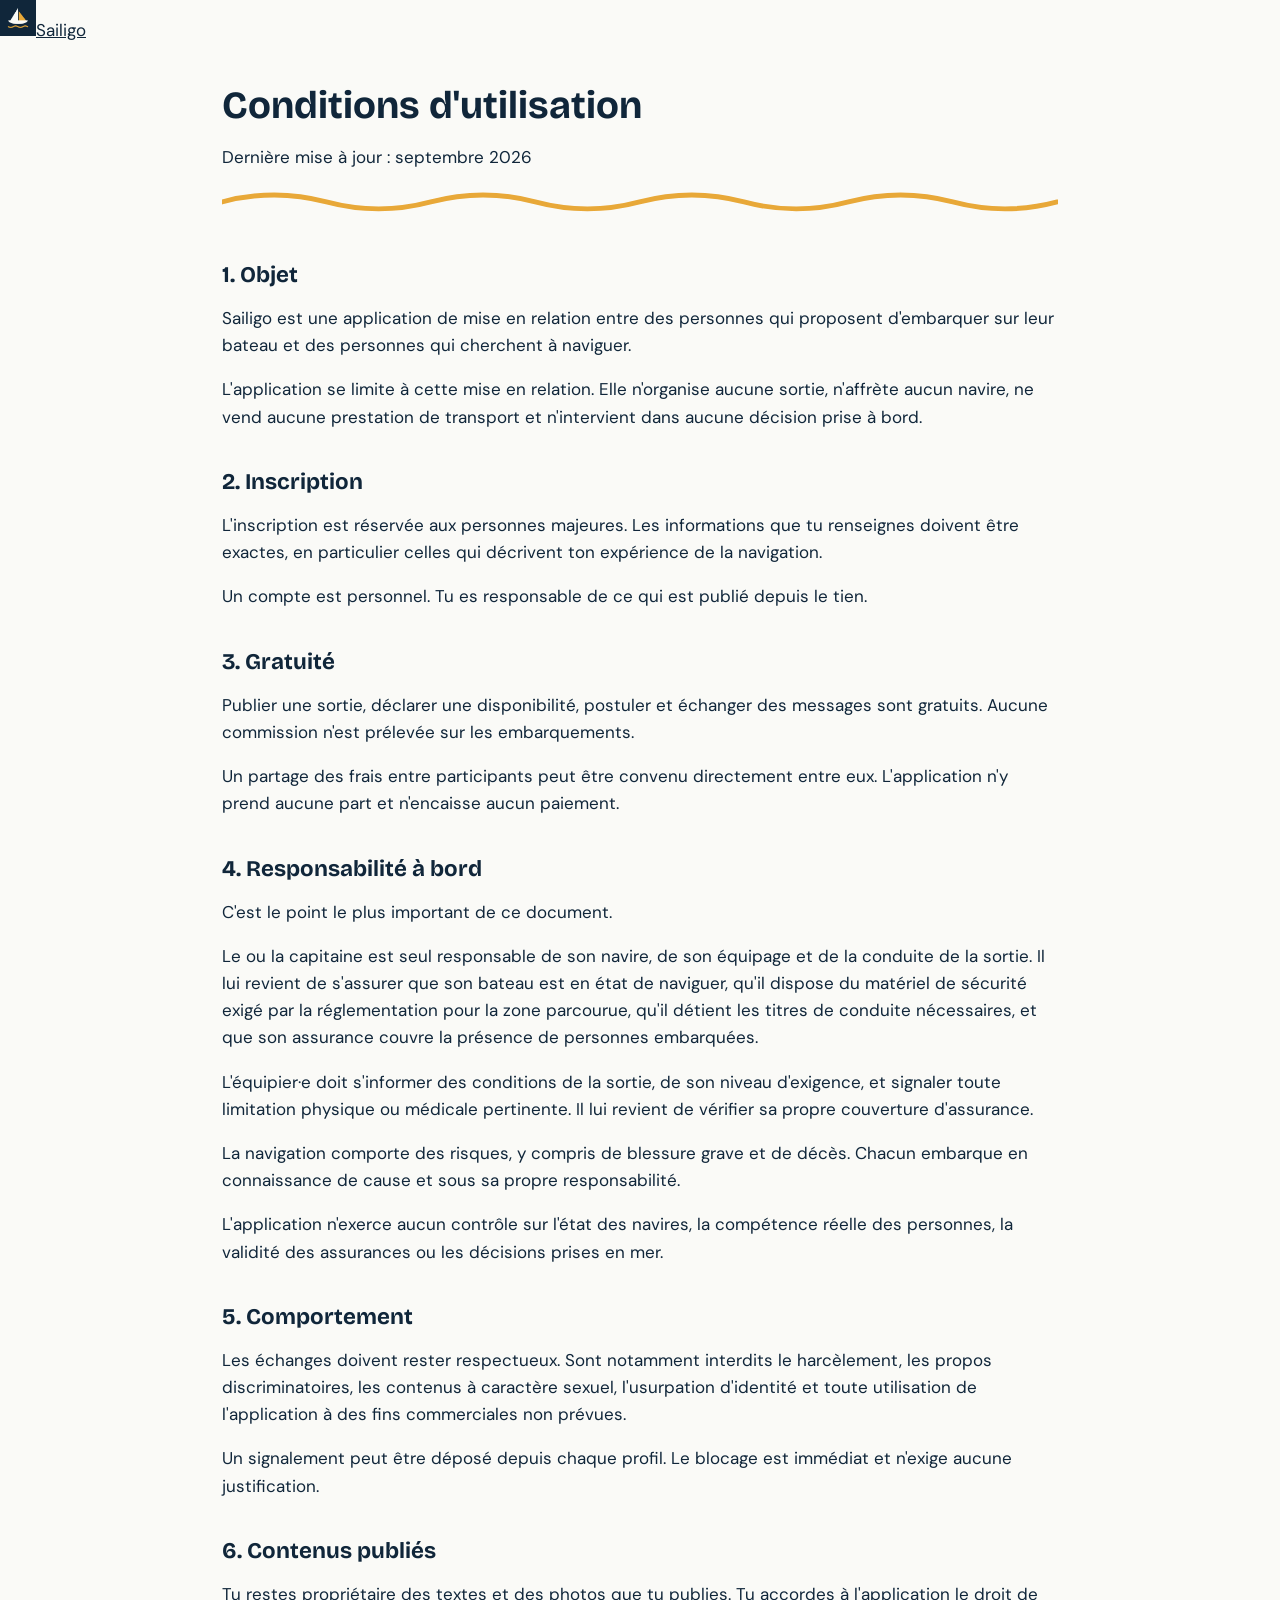
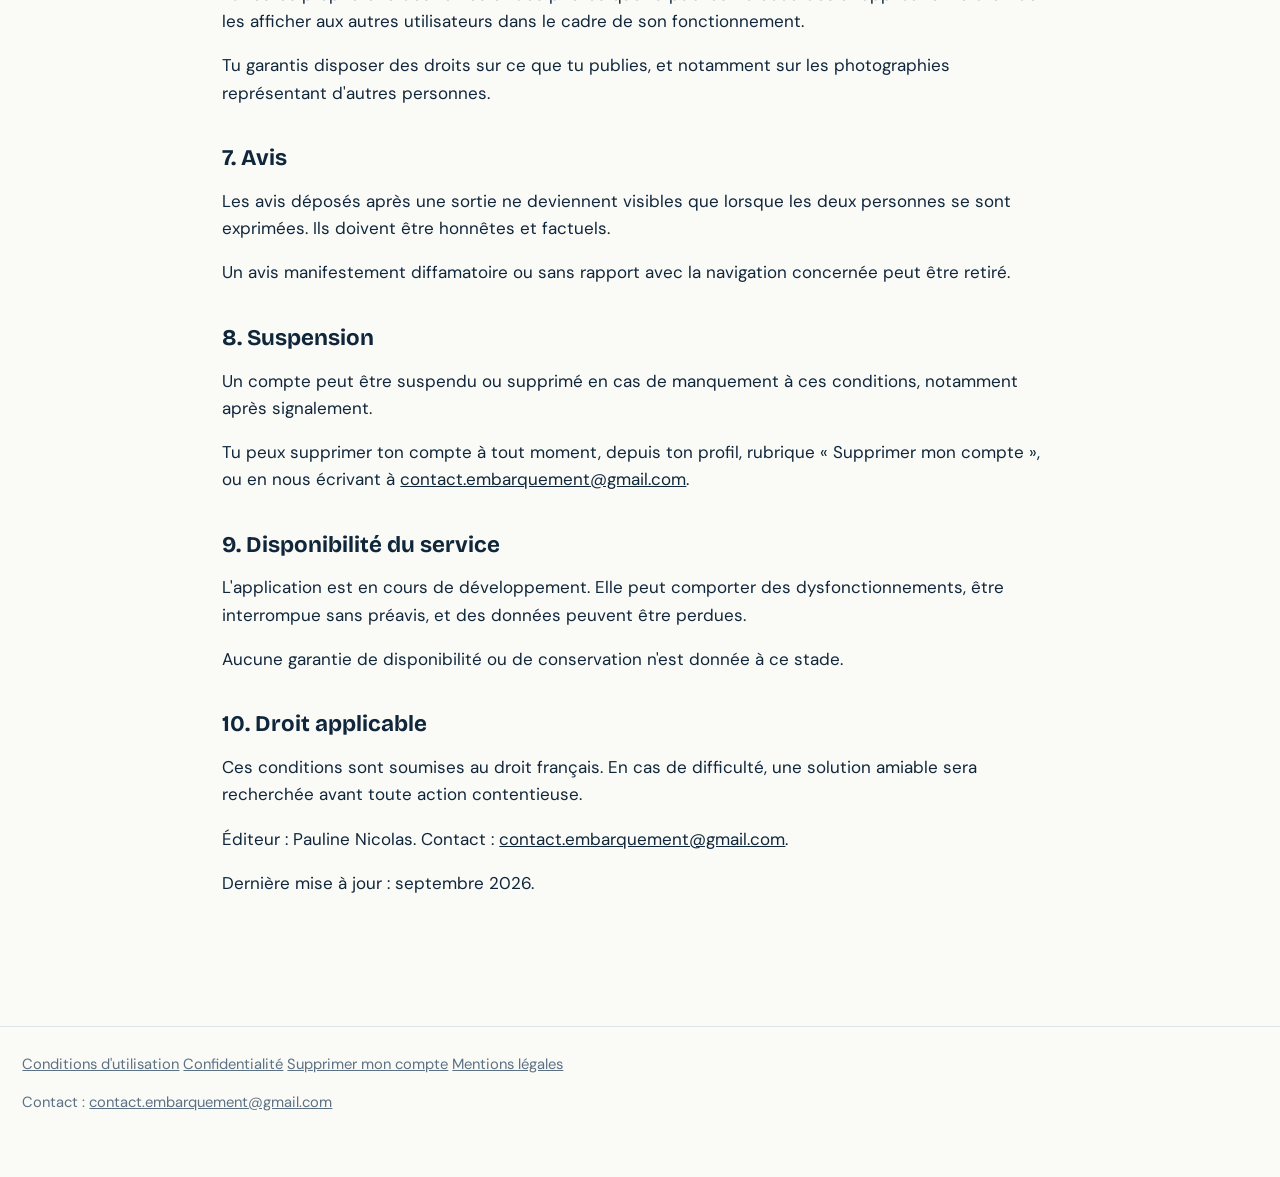
==== conditions.html @ 261eb2f2 "Site sailigo" ====
<!DOCTYPE html>
<html lang="fr">
<head>
<meta charset="utf-8">
<meta name="viewport" content="width=device-width, initial-scale=1">
<title>Conditions d&#x27;utilisation — Sailigo</title>
<meta name="description" content="Conditions d&#x27;utilisation de l&#x27;application Sailigo.">
<link rel="icon" href="favicon.png">
<link rel="preconnect" href="https://fonts.googleapis.com">
<link rel="preconnect" href="https://fonts.gstatic.com" crossorigin>
<link href="https://fonts.googleapis.com/css2?family=Bricolage+Grotesque:opsz,wght@12..96,600;12..96,700&family=DM+Sans:ital,wght@0,400;0,500;0,600;1,400&display=swap" rel="stylesheet">
<link rel="stylesheet" href="style.css">
</head>
<body>
<header class="barre">
  <a class="marque" href="index.html"><img src="icon.png" alt="" width="36" height="36"><span>Sailigo</span></a>
</header>

<main class="document">
  <h1>Conditions d&#x27;utilisation</h1>
  <p class="maj">Dernière mise à jour : septembre 2026</p>
  <svg class="vague vague-titre" viewBox="0 0 1200 40" preserveAspectRatio="none" aria-hidden="true">
  <path d="M0 20 Q 75 0 150 20 T 300 20 T 450 20 T 600 20 T 750 20 T 900 20 T 1050 20 T 1200 20"
        fill="none" stroke="#E8A838" stroke-width="7" stroke-linecap="round"/>
</svg>
<section><h2>1. Objet</h2>
<p>Sailigo est une application de mise en relation entre des personnes qui proposent d&#x27;embarquer sur leur bateau et des personnes qui cherchent à naviguer.</p>
<p>L&#x27;application se limite à cette mise en relation. Elle n&#x27;organise aucune sortie, n&#x27;affrète aucun navire, ne vend aucune prestation de transport et n&#x27;intervient dans aucune décision prise à bord.</p></section>
<section><h2>2. Inscription</h2>
<p>L&#x27;inscription est réservée aux personnes majeures. Les informations que tu renseignes doivent être exactes, en particulier celles qui décrivent ton expérience de la navigation.</p>
<p>Un compte est personnel. Tu es responsable de ce qui est publié depuis le tien.</p></section>
<section><h2>3. Gratuité</h2>
<p>Publier une sortie, déclarer une disponibilité, postuler et échanger des messages sont gratuits. Aucune commission n&#x27;est prélevée sur les embarquements.</p>
<p>Un partage des frais entre participants peut être convenu directement entre eux. L&#x27;application n&#x27;y prend aucune part et n&#x27;encaisse aucun paiement.</p></section>
<section><h2>4. Responsabilité à bord</h2>
<p>C&#x27;est le point le plus important de ce document.</p>
<p>Le ou la capitaine est seul responsable de son navire, de son équipage et de la conduite de la sortie. Il lui revient de s&#x27;assurer que son bateau est en état de naviguer, qu&#x27;il dispose du matériel de sécurité exigé par la réglementation pour la zone parcourue, qu&#x27;il détient les titres de conduite nécessaires, et que son assurance couvre la présence de personnes embarquées.</p>
<p>L&#x27;équipier·e doit s&#x27;informer des conditions de la sortie, de son niveau d&#x27;exigence, et signaler toute limitation physique ou médicale pertinente. Il lui revient de vérifier sa propre couverture d&#x27;assurance.</p>
<p>La navigation comporte des risques, y compris de blessure grave et de décès. Chacun embarque en connaissance de cause et sous sa propre responsabilité.</p>
<p>L&#x27;application n&#x27;exerce aucun contrôle sur l&#x27;état des navires, la compétence réelle des personnes, la validité des assurances ou les décisions prises en mer.</p></section>
<section><h2>5. Comportement</h2>
<p>Les échanges doivent rester respectueux. Sont notamment interdits le harcèlement, les propos discriminatoires, les contenus à caractère sexuel, l&#x27;usurpation d&#x27;identité et toute utilisation de l&#x27;application à des fins commerciales non prévues.</p>
<p>Un signalement peut être déposé depuis chaque profil. Le blocage est immédiat et n&#x27;exige aucune justification.</p></section>
<section><h2>6. Contenus publiés</h2>
<p>Tu restes propriétaire des textes et des photos que tu publies. Tu accordes à l&#x27;application le droit de les afficher aux autres utilisateurs dans le cadre de son fonctionnement.</p>
<p>Tu garantis disposer des droits sur ce que tu publies, et notamment sur les photographies représentant d&#x27;autres personnes.</p></section>
<section><h2>7. Avis</h2>
<p>Les avis déposés après une sortie ne deviennent visibles que lorsque les deux personnes se sont exprimées. Ils doivent être honnêtes et factuels.</p>
<p>Un avis manifestement diffamatoire ou sans rapport avec la navigation concernée peut être retiré.</p></section>
<section><h2>8. Suspension</h2>
<p>Un compte peut être suspendu ou supprimé en cas de manquement à ces conditions, notamment après signalement.</p>
<p>Tu peux supprimer ton compte à tout moment, depuis ton profil, rubrique « Supprimer mon compte », ou en nous écrivant à <a href="mailto:contact.embarquement@gmail.com">contact.embarquement@gmail.com</a>.</p></section>
<section><h2>9. Disponibilité du service</h2>
<p>L&#x27;application est en cours de développement. Elle peut comporter des dysfonctionnements, être interrompue sans préavis, et des données peuvent être perdues.</p>
<p>Aucune garantie de disponibilité ou de conservation n&#x27;est donnée à ce stade.</p></section>
<section><h2>10. Droit applicable</h2>
<p>Ces conditions sont soumises au droit français. En cas de difficulté, une solution amiable sera recherchée avant toute action contentieuse.</p>
<p>Éditeur : Pauline Nicolas. Contact : <a href="mailto:contact.embarquement@gmail.com">contact.embarquement@gmail.com</a>.</p>
<p>Dernière mise à jour : septembre 2026.</p></section>
</main>
<footer class="pied">
  <nav aria-label="Informations légales">
    <a href="conditions.html">Conditions d'utilisation</a>
    <a href="confidentialite.html">Confidentialité</a>
    <a href="suppression-compte.html">Supprimer mon compte</a>
    <a href="mentions-legales.html">Mentions légales</a>
  </nav>
  <p>Contact : <a href="mailto:contact.embarquement@gmail.com">contact.embarquement@gmail.com</a></p>
</footer>
</body>
</html>
---- style.css ----
/* Sailigo — feuille de style commune aux cinq pages.
   Mêmes couleurs et mêmes polices que l'application. */

:root {
  --encre: #10263A;
  --encre-douce: #5C7183;
  --fond: #FAFAF7;
  --surface: #FFFFFF;
  --bordure: #DEE4E8;
  --ambre: #E8A838;
}

* { box-sizing: border-box; }

body {
  margin: 0;
  background: var(--fond);
  color: var(--encre);
  font-family: 'DM Sans', system-ui, -apple-system, sans-serif;
  font-size: 17px;
  line-height: 1.6;
}

h1, h2, h3 { font-family: 'Bricolage Grotesque', system-ui, sans-serif; line-height: 1.15; }
h1 { font-size: 2.4rem; margin: 0 0 .6rem; }
h2 { font-size: 1.4rem; margin: 2.4rem 0 .6rem; }
h3 { font-size: 1.1rem; margin: 1.6rem 0 .4rem; }

a { color: var(--encre); }

.bandeau {
  background: var(--encre);
  padding: 1rem 1.4rem;
}
.bandeau .dedans {
  max-width: 880px;
  margin: 0 auto;
  display: flex;
  align-items: center;
  gap: .8rem;
}
.bandeau img { width: 38px; height: 38px; border-radius: 10px; }
.bandeau span {
  font-family: 'Bricolage Grotesque', sans-serif;
  font-weight: 700;
  font-size: 1.3rem;
  color: var(--surface);
}
.bandeau a { color: var(--surface); text-decoration: none; display: flex; align-items: center; gap: .8rem; }

main { max-width: 880px; margin: 0 auto; padding: 2.4rem 1.4rem 4rem; }

.chapeau { font-size: 1.15rem; color: var(--encre-douce); margin-bottom: 2rem; }

.carte {
  background: var(--surface);
  border: 1px solid var(--bordure);
  border-radius: 14px;
  padding: 1.2rem 1.4rem;
  margin: 1rem 0;
}

.atouts { display: grid; gap: 1rem; grid-template-columns: repeat(auto-fit, minmax(240px, 1fr)); margin: 2rem 0; }
.atouts h3 { margin-top: 0; }
.atouts p { margin: 0; color: var(--encre-douce); font-size: .97rem; }

.bouton {
  display: inline-block;
  background: var(--encre);
  color: var(--surface);
  text-decoration: none;
  font-weight: 600;
  padding: .85rem 1.5rem;
  border-radius: 12px;
  margin: .4rem .6rem .4rem 0;
}
.bouton.clair { background: var(--surface); color: var(--encre); border: 1px solid var(--bordure); }

.etiquette {
  display: inline-block;
  background: var(--ambre);
  color: var(--encre);
  font-weight: 700;
  font-size: .78rem;
  letter-spacing: .06em;
  text-transform: uppercase;
  padding: .2rem .6rem;
  border-radius: 5px;
}

ol.etapes { padding-left: 1.2rem; }
ol.etapes li { margin-bottom: .6rem; }

footer {
  border-top: 1px solid var(--bordure);
  margin-top: 3rem;
  padding: 1.6rem 1.4rem 3rem;
  color: var(--encre-douce);
  font-size: .92rem;
}
footer .dedans { max-width: 880px; margin: 0 auto; display: flex; flex-wrap: wrap; gap: .4rem 1.2rem; }
footer a { color: var(--encre-douce); }
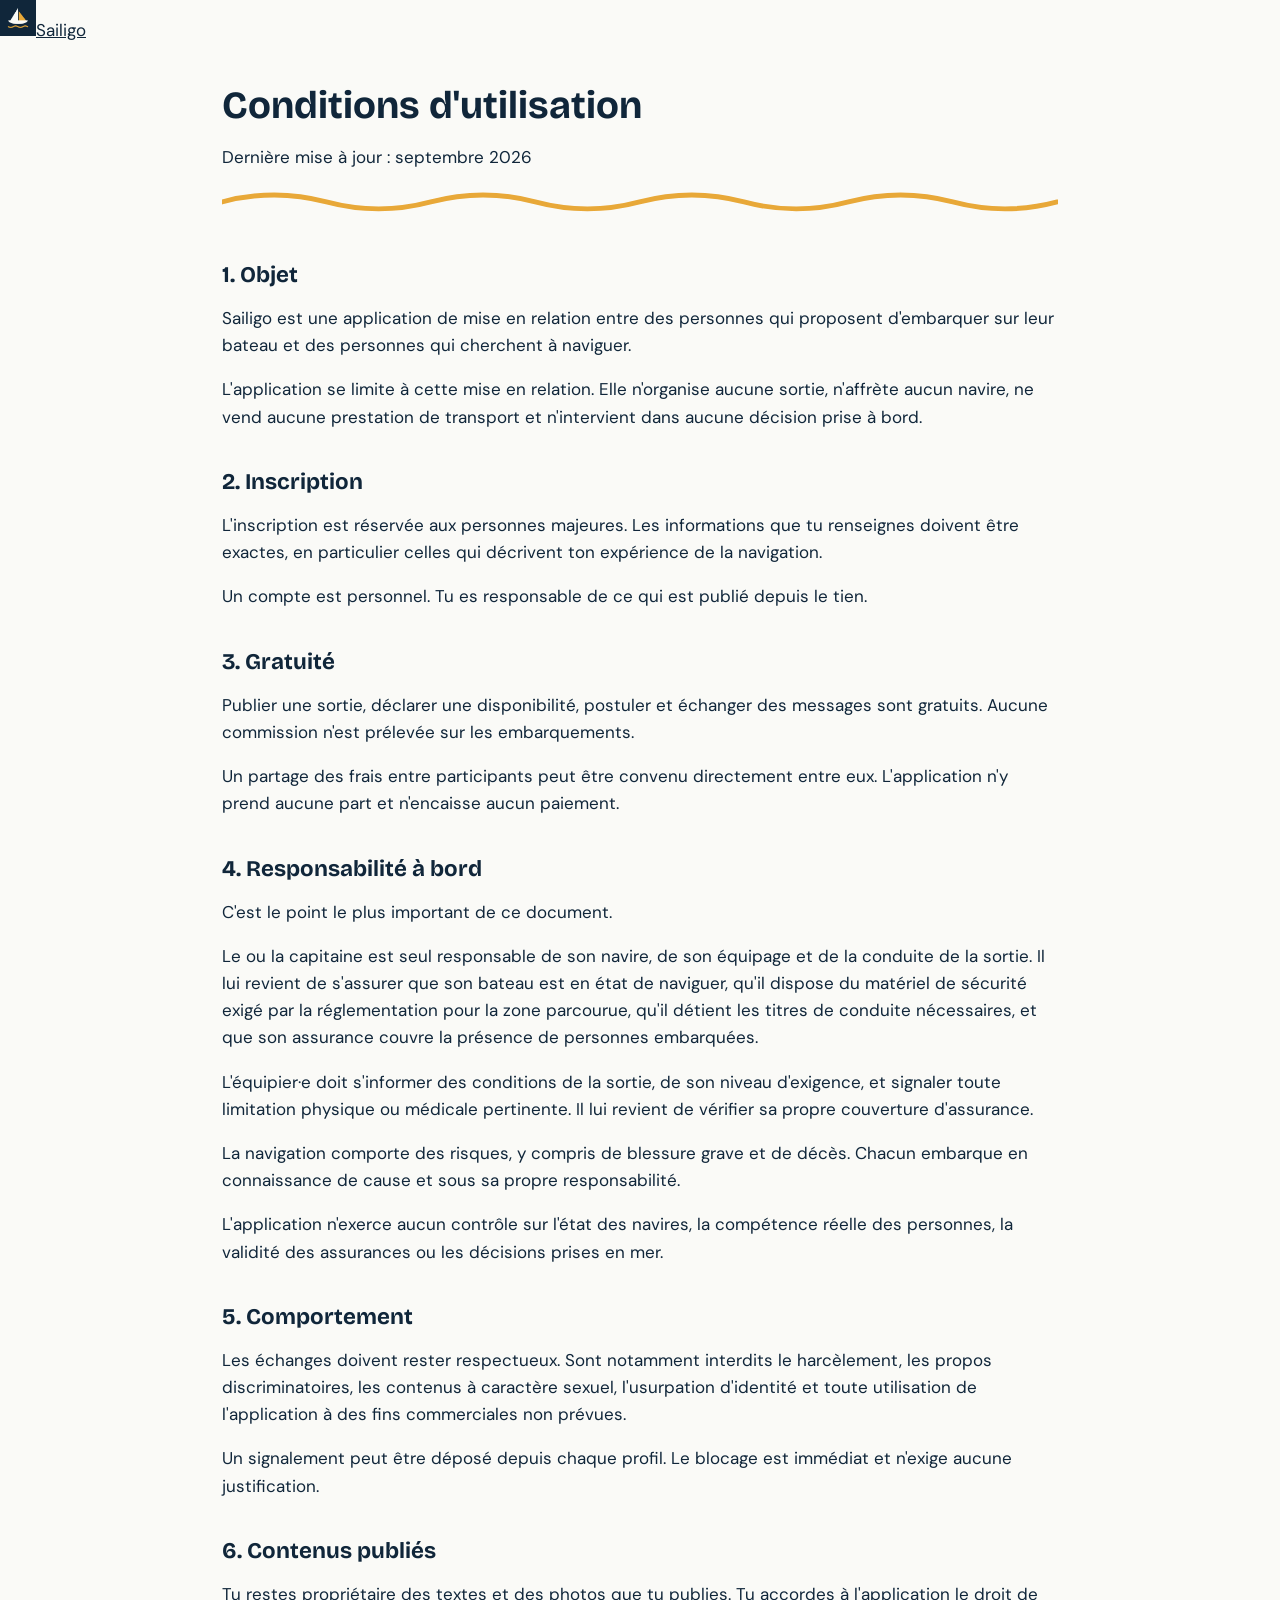
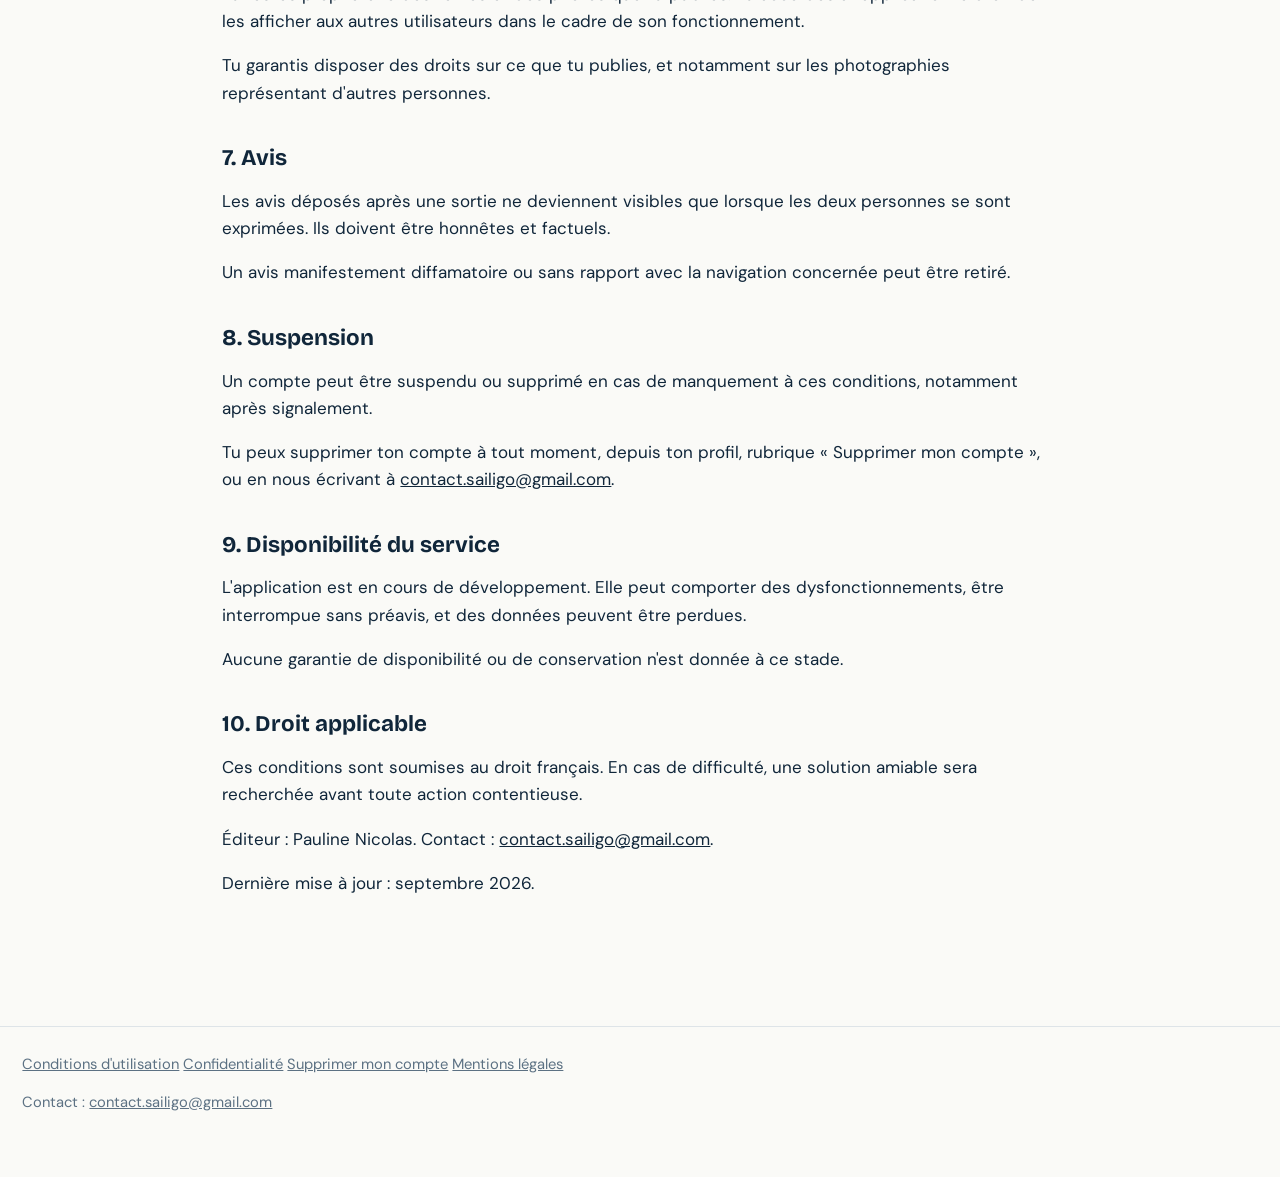
==== commit 727ecb2f: "Nouvelle adresse mail" ====
--- a/conditions.html
+++ b/conditions.html
@@ -49,13 +49,13 @@
 <p>Un avis manifestement diffamatoire ou sans rapport avec la navigation concernée peut être retiré.</p></section>
 <section><h2>8. Suspension</h2>
 <p>Un compte peut être suspendu ou supprimé en cas de manquement à ces conditions, notamment après signalement.</p>
-<p>Tu peux supprimer ton compte à tout moment, depuis ton profil, rubrique « Supprimer mon compte », ou en nous écrivant à <a href="mailto:contact.embarquement@gmail.com">contact.embarquement@gmail.com</a>.</p></section>
+<p>Tu peux supprimer ton compte à tout moment, depuis ton profil, rubrique « Supprimer mon compte », ou en nous écrivant à <a href="mailto:contact.sailigo@gmail.com">contact.sailigo@gmail.com</a>.</p></section>
 <section><h2>9. Disponibilité du service</h2>
 <p>L&#x27;application est en cours de développement. Elle peut comporter des dysfonctionnements, être interrompue sans préavis, et des données peuvent être perdues.</p>
 <p>Aucune garantie de disponibilité ou de conservation n&#x27;est donnée à ce stade.</p></section>
 <section><h2>10. Droit applicable</h2>
 <p>Ces conditions sont soumises au droit français. En cas de difficulté, une solution amiable sera recherchée avant toute action contentieuse.</p>
-<p>Éditeur : Pauline Nicolas. Contact : <a href="mailto:contact.embarquement@gmail.com">contact.embarquement@gmail.com</a>.</p>
+<p>Éditeur : Pauline Nicolas. Contact : <a href="mailto:contact.sailigo@gmail.com">contact.sailigo@gmail.com</a>.</p>
 <p>Dernière mise à jour : septembre 2026.</p></section>
 </main>
 <footer class="pied">
@@ -65,7 +65,7 @@
     <a href="suppression-compte.html">Supprimer mon compte</a>
     <a href="mentions-legales.html">Mentions légales</a>
   </nav>
-  <p>Contact : <a href="mailto:contact.embarquement@gmail.com">contact.embarquement@gmail.com</a></p>
+  <p>Contact : <a href="mailto:contact.sailigo@gmail.com">contact.sailigo@gmail.com</a></p>
 </footer>
 </body>
 </html>
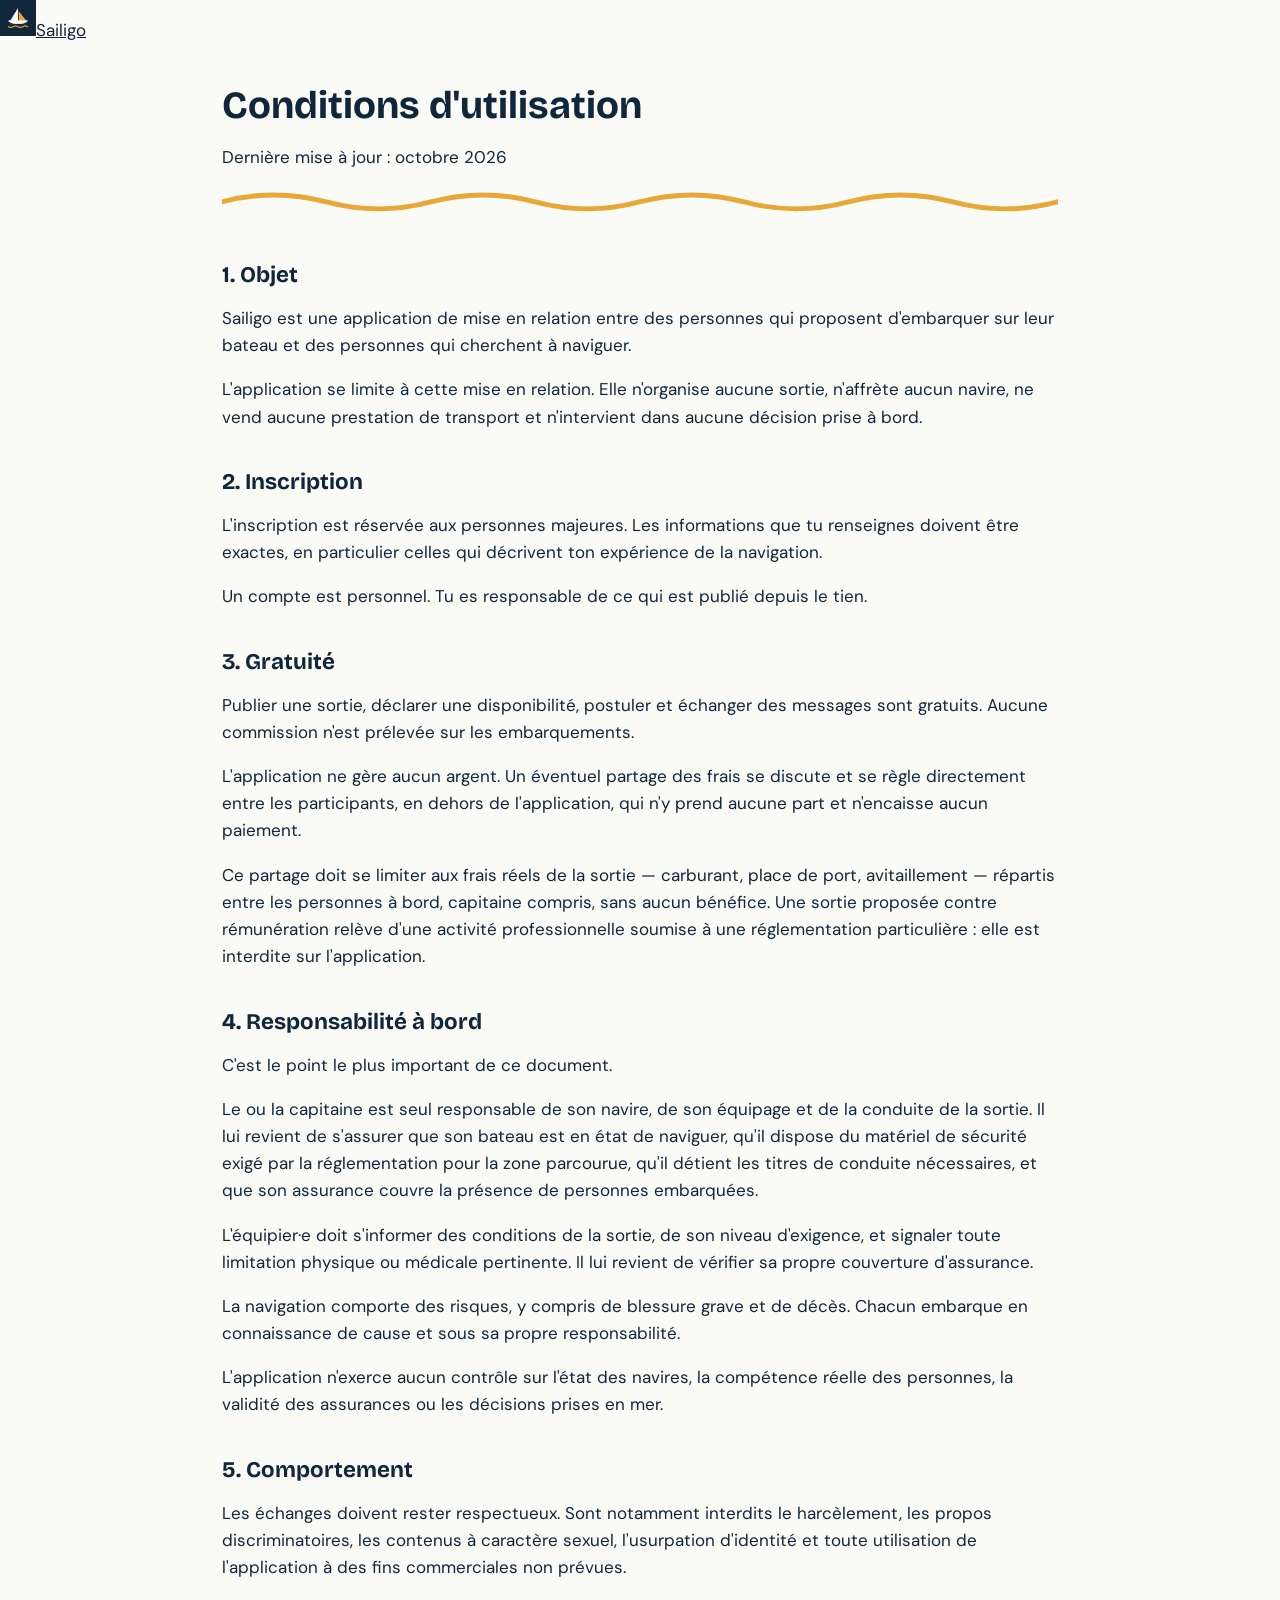
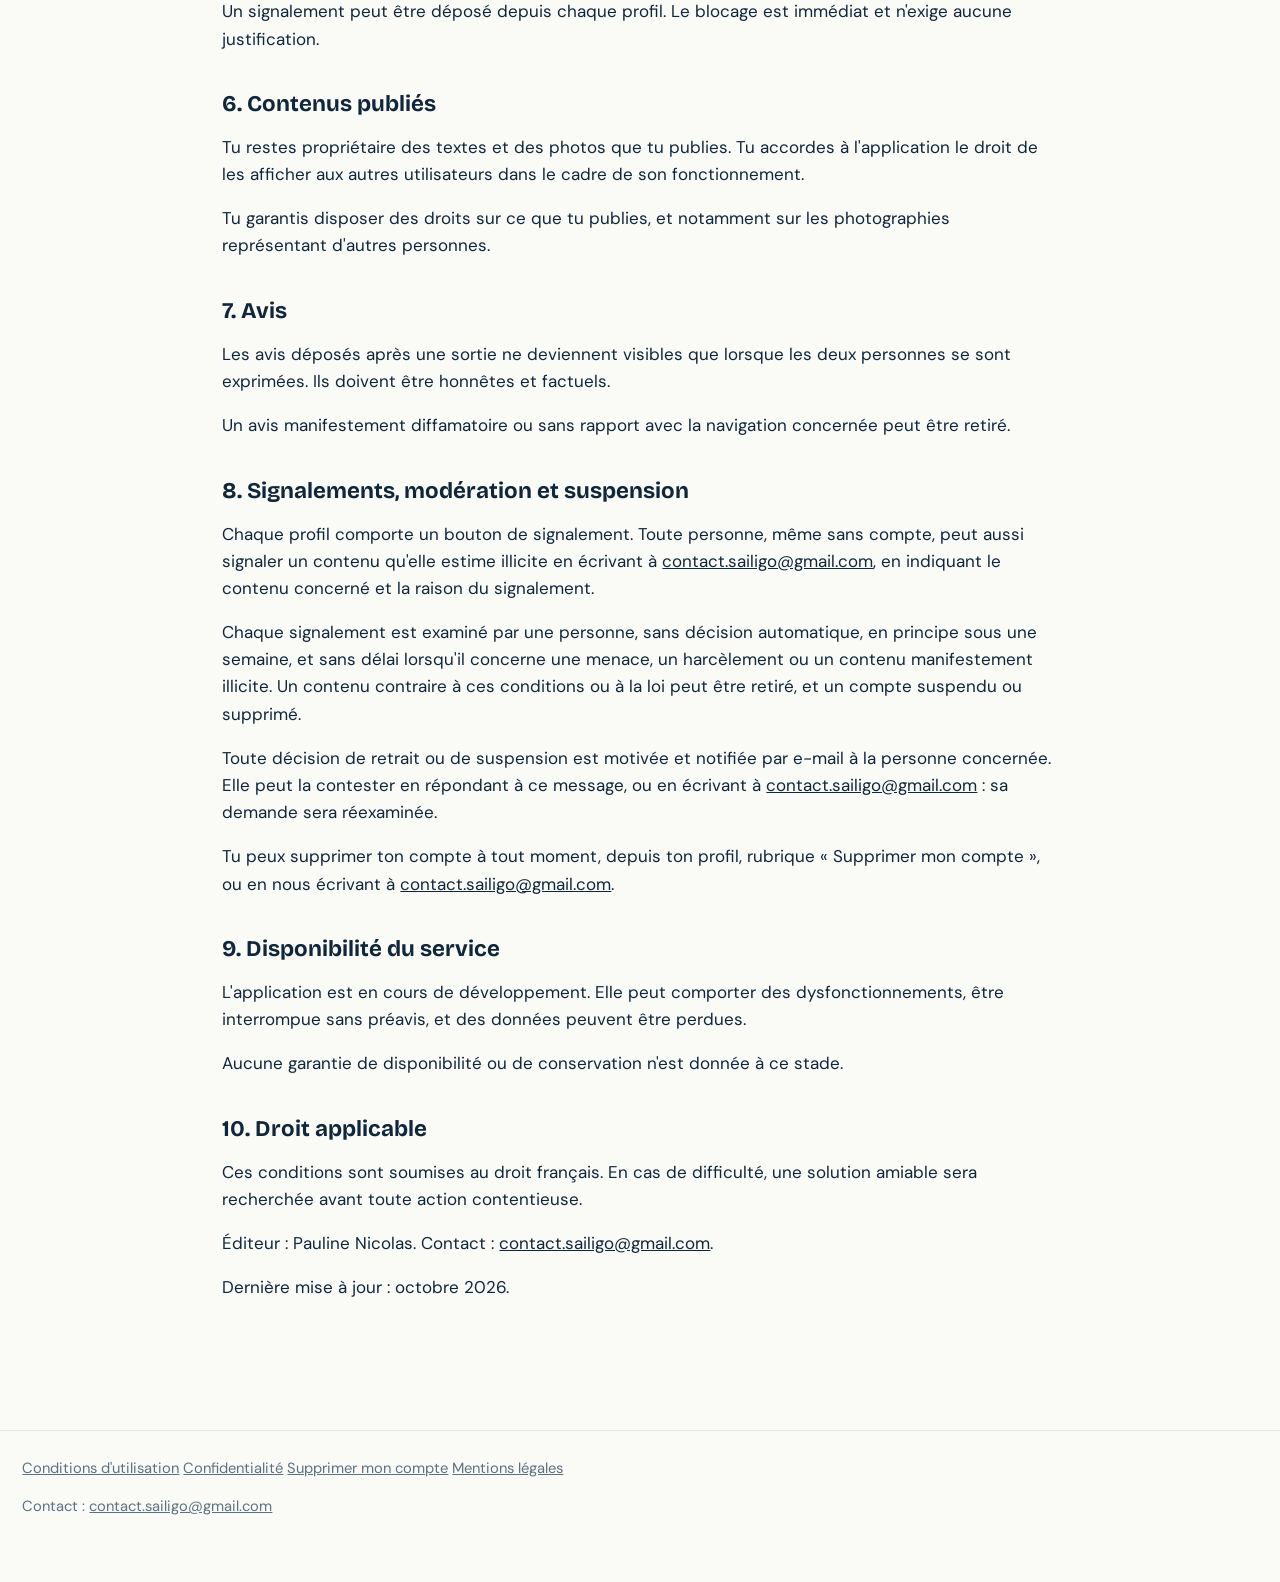
==== commit e5d143da: "modif confidentialité" ====
--- a/conditions.html
+++ b/conditions.html
@@ -6,9 +6,6 @@
 <title>Conditions d&#x27;utilisation — Sailigo</title>
 <meta name="description" content="Conditions d&#x27;utilisation de l&#x27;application Sailigo.">
 <link rel="icon" href="favicon.png">
-<link rel="preconnect" href="https://fonts.googleapis.com">
-<link rel="preconnect" href="https://fonts.gstatic.com" crossorigin>
-<link href="https://fonts.googleapis.com/css2?family=Bricolage+Grotesque:opsz,wght@12..96,600;12..96,700&family=DM+Sans:ital,wght@0,400;0,500;0,600;1,400&display=swap" rel="stylesheet">
 <link rel="stylesheet" href="style.css">
 </head>
 <body>
@@ -18,45 +15,48 @@
 
 <main class="document">
   <h1>Conditions d&#x27;utilisation</h1>
-  <p class="maj">Dernière mise à jour : septembre 2026</p>
+  <p class="maj">Dernière mise à jour : octobre 2026</p>
   <svg class="vague vague-titre" viewBox="0 0 1200 40" preserveAspectRatio="none" aria-hidden="true">
   <path d="M0 20 Q 75 0 150 20 T 300 20 T 450 20 T 600 20 T 750 20 T 900 20 T 1050 20 T 1200 20"
         fill="none" stroke="#E8A838" stroke-width="7" stroke-linecap="round"/>
 </svg>
 <section><h2>1. Objet</h2>
-<p>Sailigo est une application de mise en relation entre des personnes qui proposent d&#x27;embarquer sur leur bateau et des personnes qui cherchent à naviguer.</p>
-<p>L&#x27;application se limite à cette mise en relation. Elle n&#x27;organise aucune sortie, n&#x27;affrète aucun navire, ne vend aucune prestation de transport et n&#x27;intervient dans aucune décision prise à bord.</p></section>
+<p>Sailigo est une application de mise en relation entre des personnes qui proposent d'embarquer sur leur bateau et des personnes qui cherchent à naviguer.</p>
+<p>L'application se limite à cette mise en relation. Elle n'organise aucune sortie, n'affrète aucun navire, ne vend aucune prestation de transport et n'intervient dans aucune décision prise à bord.</p></section>
 <section><h2>2. Inscription</h2>
-<p>L&#x27;inscription est réservée aux personnes majeures. Les informations que tu renseignes doivent être exactes, en particulier celles qui décrivent ton expérience de la navigation.</p>
+<p>L'inscription est réservée aux personnes majeures. Les informations que tu renseignes doivent être exactes, en particulier celles qui décrivent ton expérience de la navigation.</p>
 <p>Un compte est personnel. Tu es responsable de ce qui est publié depuis le tien.</p></section>
 <section><h2>3. Gratuité</h2>
-<p>Publier une sortie, déclarer une disponibilité, postuler et échanger des messages sont gratuits. Aucune commission n&#x27;est prélevée sur les embarquements.</p>
-<p>Un partage des frais entre participants peut être convenu directement entre eux. L&#x27;application n&#x27;y prend aucune part et n&#x27;encaisse aucun paiement.</p></section>
+<p>Publier une sortie, déclarer une disponibilité, postuler et échanger des messages sont gratuits. Aucune commission n'est prélevée sur les embarquements.</p>
+<p>L'application ne gère aucun argent. Un éventuel partage des frais se discute et se règle directement entre les participants, en dehors de l'application, qui n'y prend aucune part et n'encaisse aucun paiement.</p>
+<p>Ce partage doit se limiter aux frais réels de la sortie — carburant, place de port, avitaillement — répartis entre les personnes à bord, capitaine compris, sans aucun bénéfice. Une sortie proposée contre rémunération relève d'une activité professionnelle soumise à une réglementation particulière : elle est interdite sur l'application.</p></section>
 <section><h2>4. Responsabilité à bord</h2>
-<p>C&#x27;est le point le plus important de ce document.</p>
-<p>Le ou la capitaine est seul responsable de son navire, de son équipage et de la conduite de la sortie. Il lui revient de s&#x27;assurer que son bateau est en état de naviguer, qu&#x27;il dispose du matériel de sécurité exigé par la réglementation pour la zone parcourue, qu&#x27;il détient les titres de conduite nécessaires, et que son assurance couvre la présence de personnes embarquées.</p>
-<p>L&#x27;équipier·e doit s&#x27;informer des conditions de la sortie, de son niveau d&#x27;exigence, et signaler toute limitation physique ou médicale pertinente. Il lui revient de vérifier sa propre couverture d&#x27;assurance.</p>
+<p>C'est le point le plus important de ce document.</p>
+<p>Le ou la capitaine est seul responsable de son navire, de son équipage et de la conduite de la sortie. Il lui revient de s'assurer que son bateau est en état de naviguer, qu'il dispose du matériel de sécurité exigé par la réglementation pour la zone parcourue, qu'il détient les titres de conduite nécessaires, et que son assurance couvre la présence de personnes embarquées.</p>
+<p>L'équipier·e doit s'informer des conditions de la sortie, de son niveau d'exigence, et signaler toute limitation physique ou médicale pertinente. Il lui revient de vérifier sa propre couverture d'assurance.</p>
 <p>La navigation comporte des risques, y compris de blessure grave et de décès. Chacun embarque en connaissance de cause et sous sa propre responsabilité.</p>
-<p>L&#x27;application n&#x27;exerce aucun contrôle sur l&#x27;état des navires, la compétence réelle des personnes, la validité des assurances ou les décisions prises en mer.</p></section>
+<p>L'application n'exerce aucun contrôle sur l'état des navires, la compétence réelle des personnes, la validité des assurances ou les décisions prises en mer.</p></section>
 <section><h2>5. Comportement</h2>
-<p>Les échanges doivent rester respectueux. Sont notamment interdits le harcèlement, les propos discriminatoires, les contenus à caractère sexuel, l&#x27;usurpation d&#x27;identité et toute utilisation de l&#x27;application à des fins commerciales non prévues.</p>
-<p>Un signalement peut être déposé depuis chaque profil. Le blocage est immédiat et n&#x27;exige aucune justification.</p></section>
+<p>Les échanges doivent rester respectueux. Sont notamment interdits le harcèlement, les propos discriminatoires, les contenus à caractère sexuel, l'usurpation d'identité et toute utilisation de l'application à des fins commerciales non prévues.</p>
+<p>Un signalement peut être déposé depuis chaque profil. Le blocage est immédiat et n'exige aucune justification.</p></section>
 <section><h2>6. Contenus publiés</h2>
-<p>Tu restes propriétaire des textes et des photos que tu publies. Tu accordes à l&#x27;application le droit de les afficher aux autres utilisateurs dans le cadre de son fonctionnement.</p>
-<p>Tu garantis disposer des droits sur ce que tu publies, et notamment sur les photographies représentant d&#x27;autres personnes.</p></section>
+<p>Tu restes propriétaire des textes et des photos que tu publies. Tu accordes à l'application le droit de les afficher aux autres utilisateurs dans le cadre de son fonctionnement.</p>
+<p>Tu garantis disposer des droits sur ce que tu publies, et notamment sur les photographies représentant d'autres personnes.</p></section>
 <section><h2>7. Avis</h2>
 <p>Les avis déposés après une sortie ne deviennent visibles que lorsque les deux personnes se sont exprimées. Ils doivent être honnêtes et factuels.</p>
 <p>Un avis manifestement diffamatoire ou sans rapport avec la navigation concernée peut être retiré.</p></section>
-<section><h2>8. Suspension</h2>
-<p>Un compte peut être suspendu ou supprimé en cas de manquement à ces conditions, notamment après signalement.</p>
+<section><h2>8. Signalements, modération et suspension</h2>
+<p>Chaque profil comporte un bouton de signalement. Toute personne, même sans compte, peut aussi signaler un contenu qu'elle estime illicite en écrivant à <a href="mailto:contact.sailigo@gmail.com">contact.sailigo@gmail.com</a>, en indiquant le contenu concerné et la raison du signalement.</p>
+<p>Chaque signalement est examiné par une personne, sans décision automatique, en principe sous une semaine, et sans délai lorsqu'il concerne une menace, un harcèlement ou un contenu manifestement illicite. Un contenu contraire à ces conditions ou à la loi peut être retiré, et un compte suspendu ou supprimé.</p>
+<p>Toute décision de retrait ou de suspension est motivée et notifiée par e-mail à la personne concernée. Elle peut la contester en répondant à ce message, ou en écrivant à <a href="mailto:contact.sailigo@gmail.com">contact.sailigo@gmail.com</a> : sa demande sera réexaminée.</p>
 <p>Tu peux supprimer ton compte à tout moment, depuis ton profil, rubrique « Supprimer mon compte », ou en nous écrivant à <a href="mailto:contact.sailigo@gmail.com">contact.sailigo@gmail.com</a>.</p></section>
 <section><h2>9. Disponibilité du service</h2>
-<p>L&#x27;application est en cours de développement. Elle peut comporter des dysfonctionnements, être interrompue sans préavis, et des données peuvent être perdues.</p>
-<p>Aucune garantie de disponibilité ou de conservation n&#x27;est donnée à ce stade.</p></section>
+<p>L'application est en cours de développement. Elle peut comporter des dysfonctionnements, être interrompue sans préavis, et des données peuvent être perdues.</p>
+<p>Aucune garantie de disponibilité ou de conservation n'est donnée à ce stade.</p></section>
 <section><h2>10. Droit applicable</h2>
 <p>Ces conditions sont soumises au droit français. En cas de difficulté, une solution amiable sera recherchée avant toute action contentieuse.</p>
 <p>Éditeur : Pauline Nicolas. Contact : <a href="mailto:contact.sailigo@gmail.com">contact.sailigo@gmail.com</a>.</p>
-<p>Dernière mise à jour : septembre 2026.</p></section>
+<p>Dernière mise à jour : octobre 2026.</p></section>
 </main>
 <footer class="pied">
   <nav aria-label="Informations légales">
--- a/style.css
+++ b/style.css
@@ -1,3 +1,28 @@
+/* Polices servies depuis ce site, et non depuis les serveurs de Google :
+   aucune adresse IP de visiteur n'est transmise à un tiers pour les
+   afficher. Fichiers variables, allégés aux caractères du français. */
+@font-face {
+  font-family: 'Bricolage Grotesque';
+  src: url('polices/bricolage-grotesque.woff2') format('woff2');
+  font-weight: 200 800;
+  font-style: normal;
+  font-display: swap;
+}
+@font-face {
+  font-family: 'DM Sans';
+  src: url('polices/dm-sans.woff2') format('woff2');
+  font-weight: 100 1000;
+  font-style: normal;
+  font-display: swap;
+}
+@font-face {
+  font-family: 'DM Sans';
+  src: url('polices/dm-sans-italique.woff2') format('woff2');
+  font-weight: 100 1000;
+  font-style: italic;
+  font-display: swap;
+}
+
 /* Sailigo — feuille de style commune aux cinq pages.
    Mêmes couleurs et mêmes polices que l'application. */
 
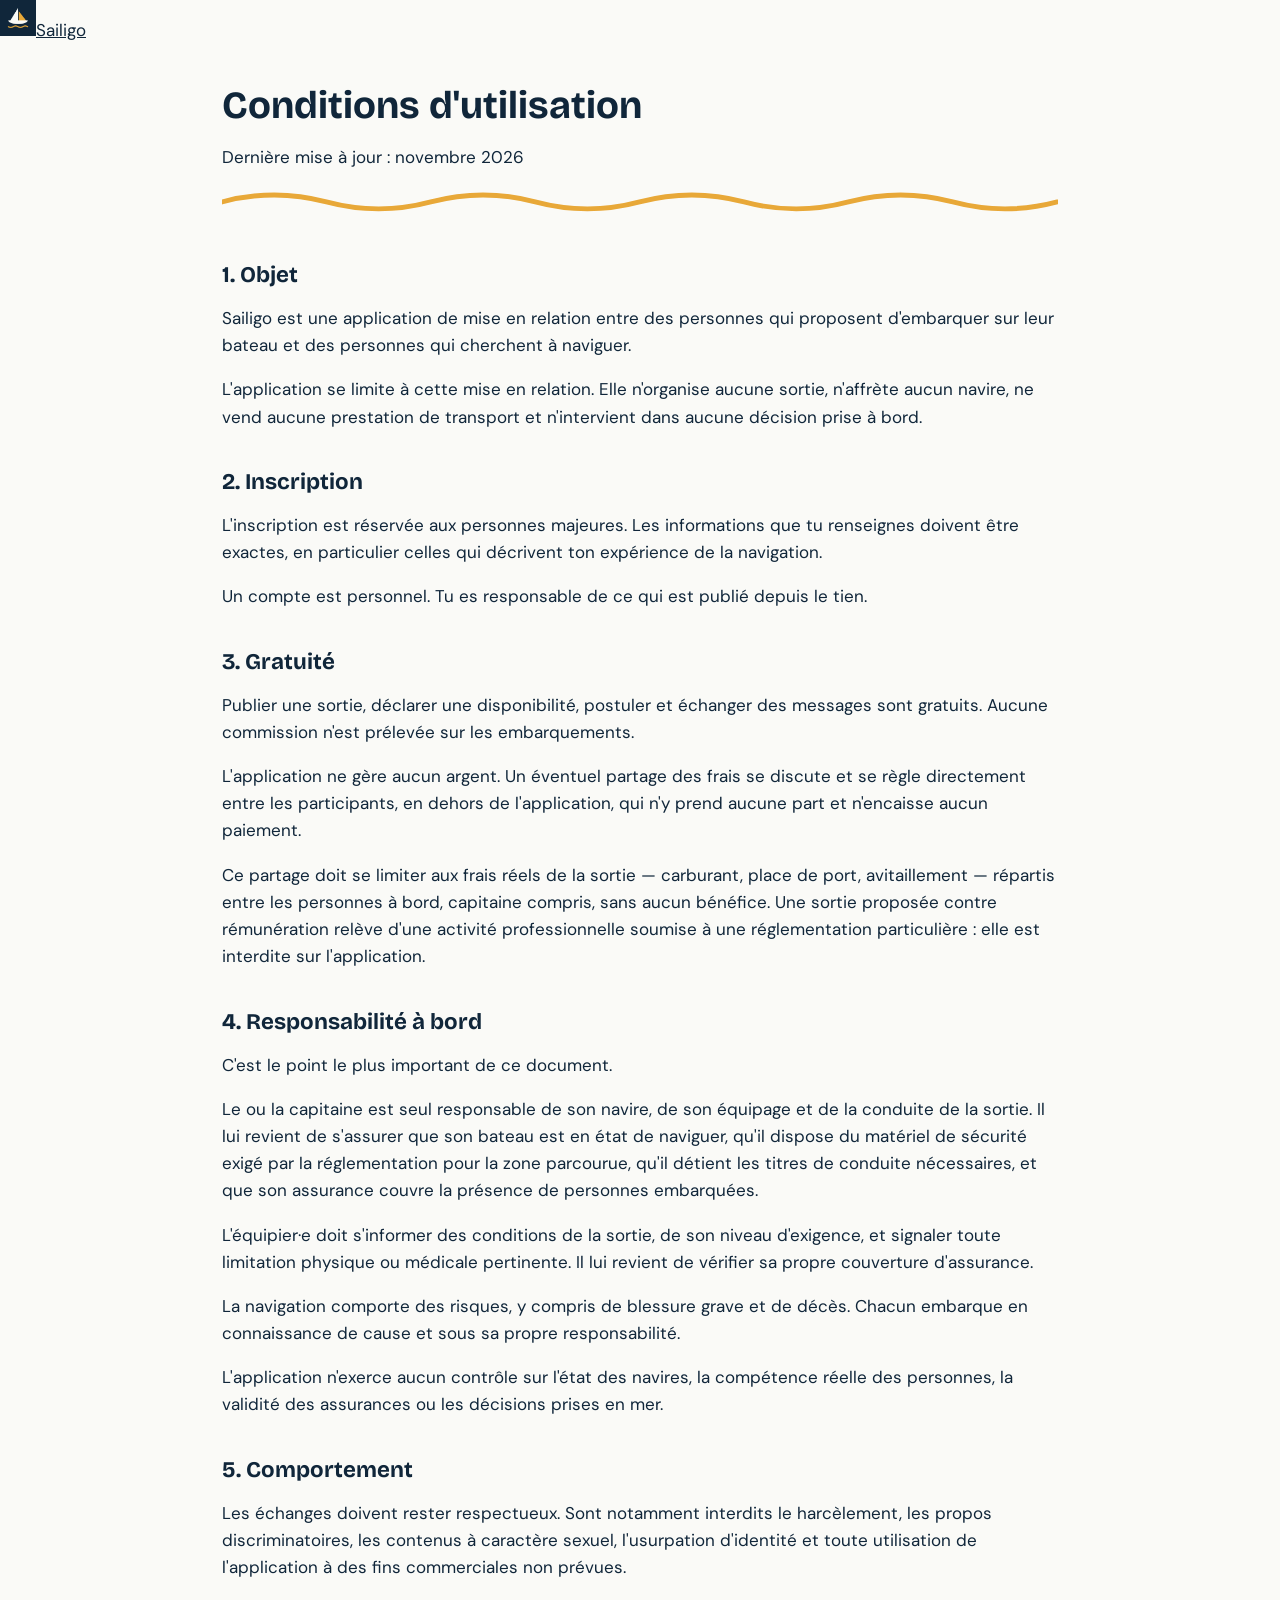
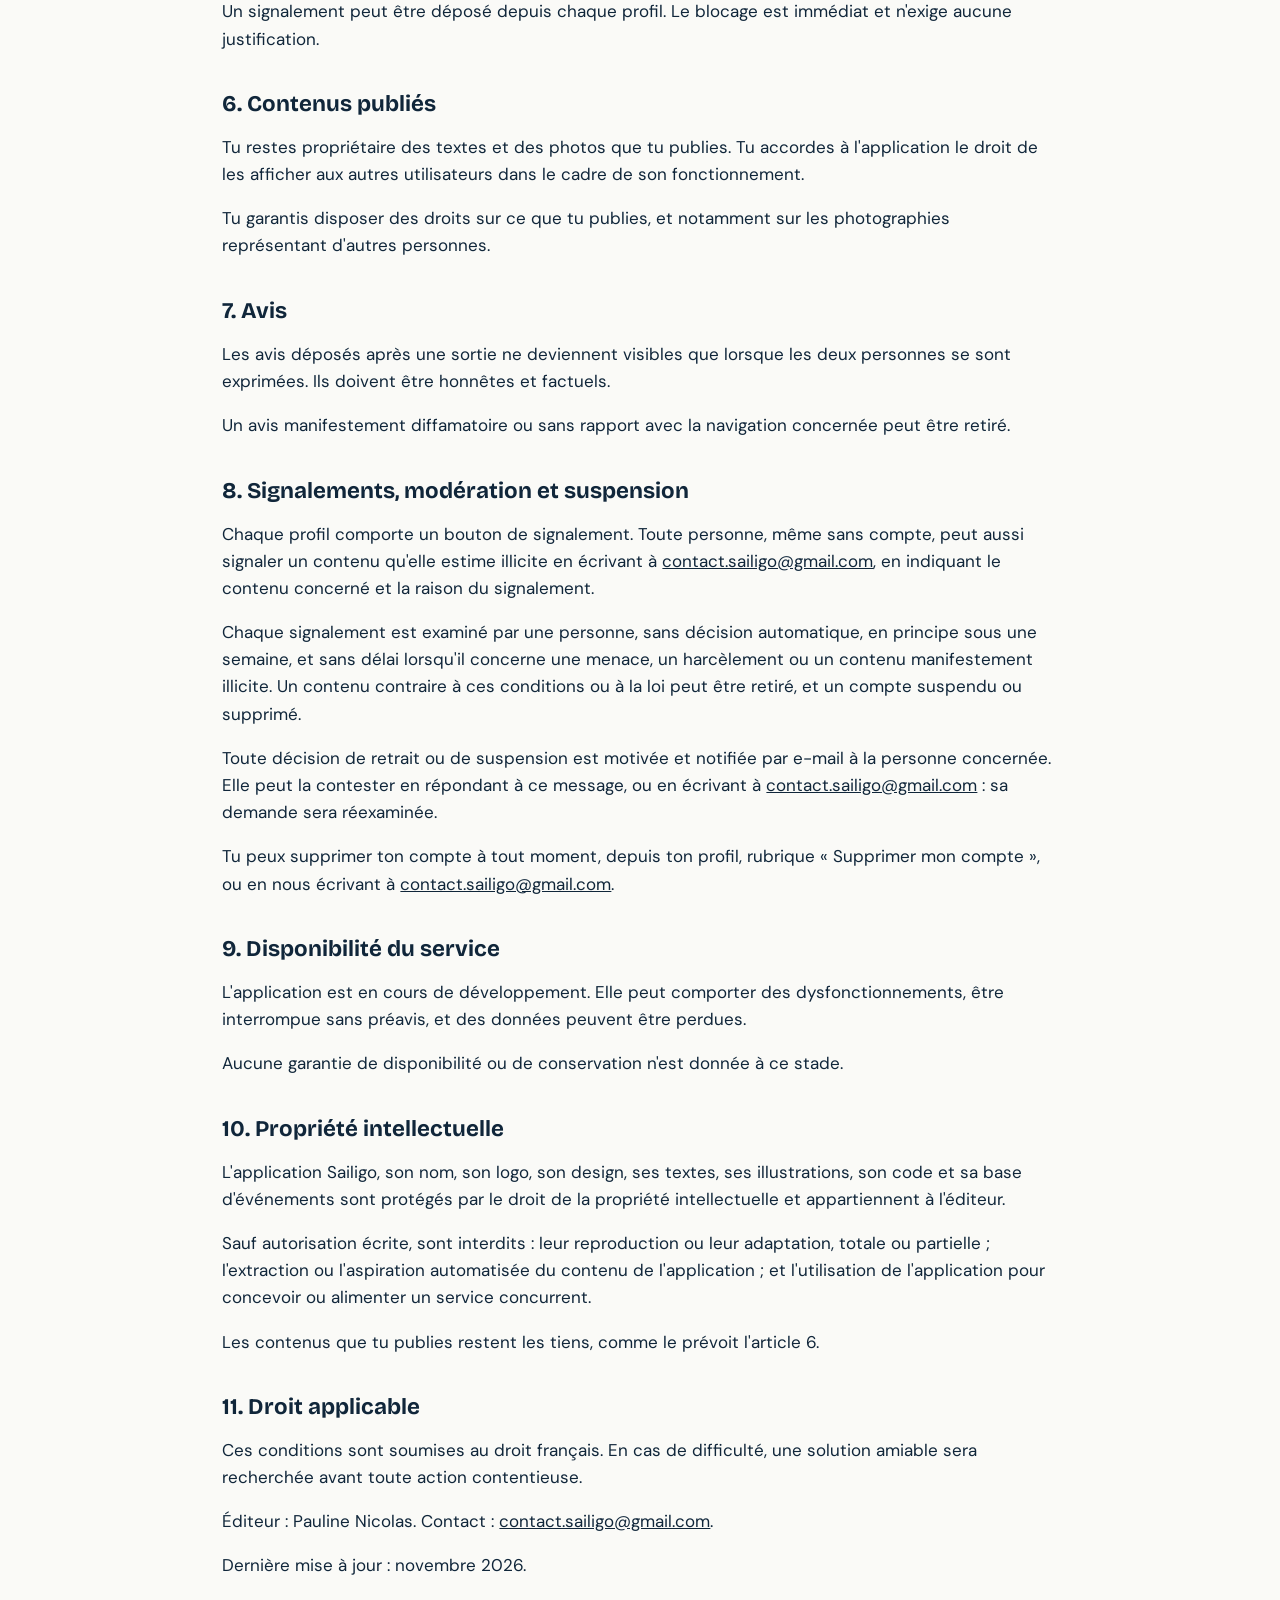
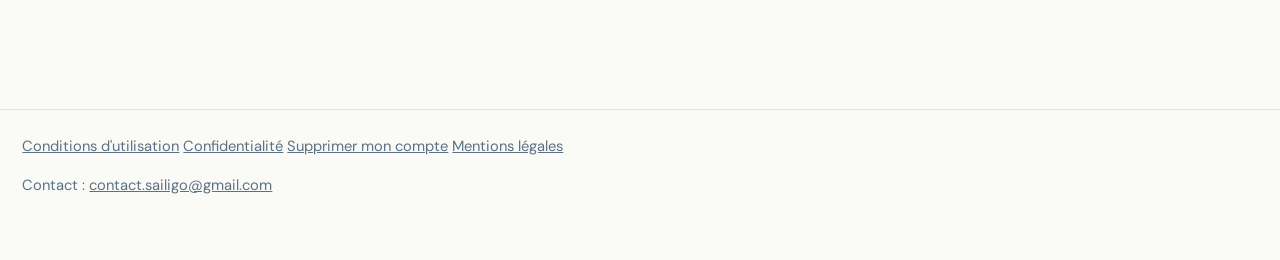
==== commit f1f74789: "clause de propriété intellectuelle" ====
--- a/conditions.html
+++ b/conditions.html
@@ -15,7 +15,7 @@
 
 <main class="document">
   <h1>Conditions d&#x27;utilisation</h1>
-  <p class="maj">Dernière mise à jour : octobre 2026</p>
+  <p class="maj">Dernière mise à jour : novembre 2026</p>
   <svg class="vague vague-titre" viewBox="0 0 1200 40" preserveAspectRatio="none" aria-hidden="true">
   <path d="M0 20 Q 75 0 150 20 T 300 20 T 450 20 T 600 20 T 750 20 T 900 20 T 1050 20 T 1200 20"
         fill="none" stroke="#E8A838" stroke-width="7" stroke-linecap="round"/>
@@ -53,10 +53,14 @@
 <section><h2>9. Disponibilité du service</h2>
 <p>L'application est en cours de développement. Elle peut comporter des dysfonctionnements, être interrompue sans préavis, et des données peuvent être perdues.</p>
 <p>Aucune garantie de disponibilité ou de conservation n'est donnée à ce stade.</p></section>
-<section><h2>10. Droit applicable</h2>
+<section><h2>10. Propriété intellectuelle</h2>
+<p>L'application Sailigo, son nom, son logo, son design, ses textes, ses illustrations, son code et sa base d'événements sont protégés par le droit de la propriété intellectuelle et appartiennent à l'éditeur.</p>
+<p>Sauf autorisation écrite, sont interdits : leur reproduction ou leur adaptation, totale ou partielle ; l'extraction ou l'aspiration automatisée du contenu de l'application ; et l'utilisation de l'application pour concevoir ou alimenter un service concurrent.</p>
+<p>Les contenus que tu publies restent les tiens, comme le prévoit l'article 6.</p></section>
+<section><h2>11. Droit applicable</h2>
 <p>Ces conditions sont soumises au droit français. En cas de difficulté, une solution amiable sera recherchée avant toute action contentieuse.</p>
 <p>Éditeur : Pauline Nicolas. Contact : <a href="mailto:contact.sailigo@gmail.com">contact.sailigo@gmail.com</a>.</p>
-<p>Dernière mise à jour : octobre 2026.</p></section>
+<p>Dernière mise à jour : novembre 2026.</p></section>
 </main>
 <footer class="pied">
   <nav aria-label="Informations légales">
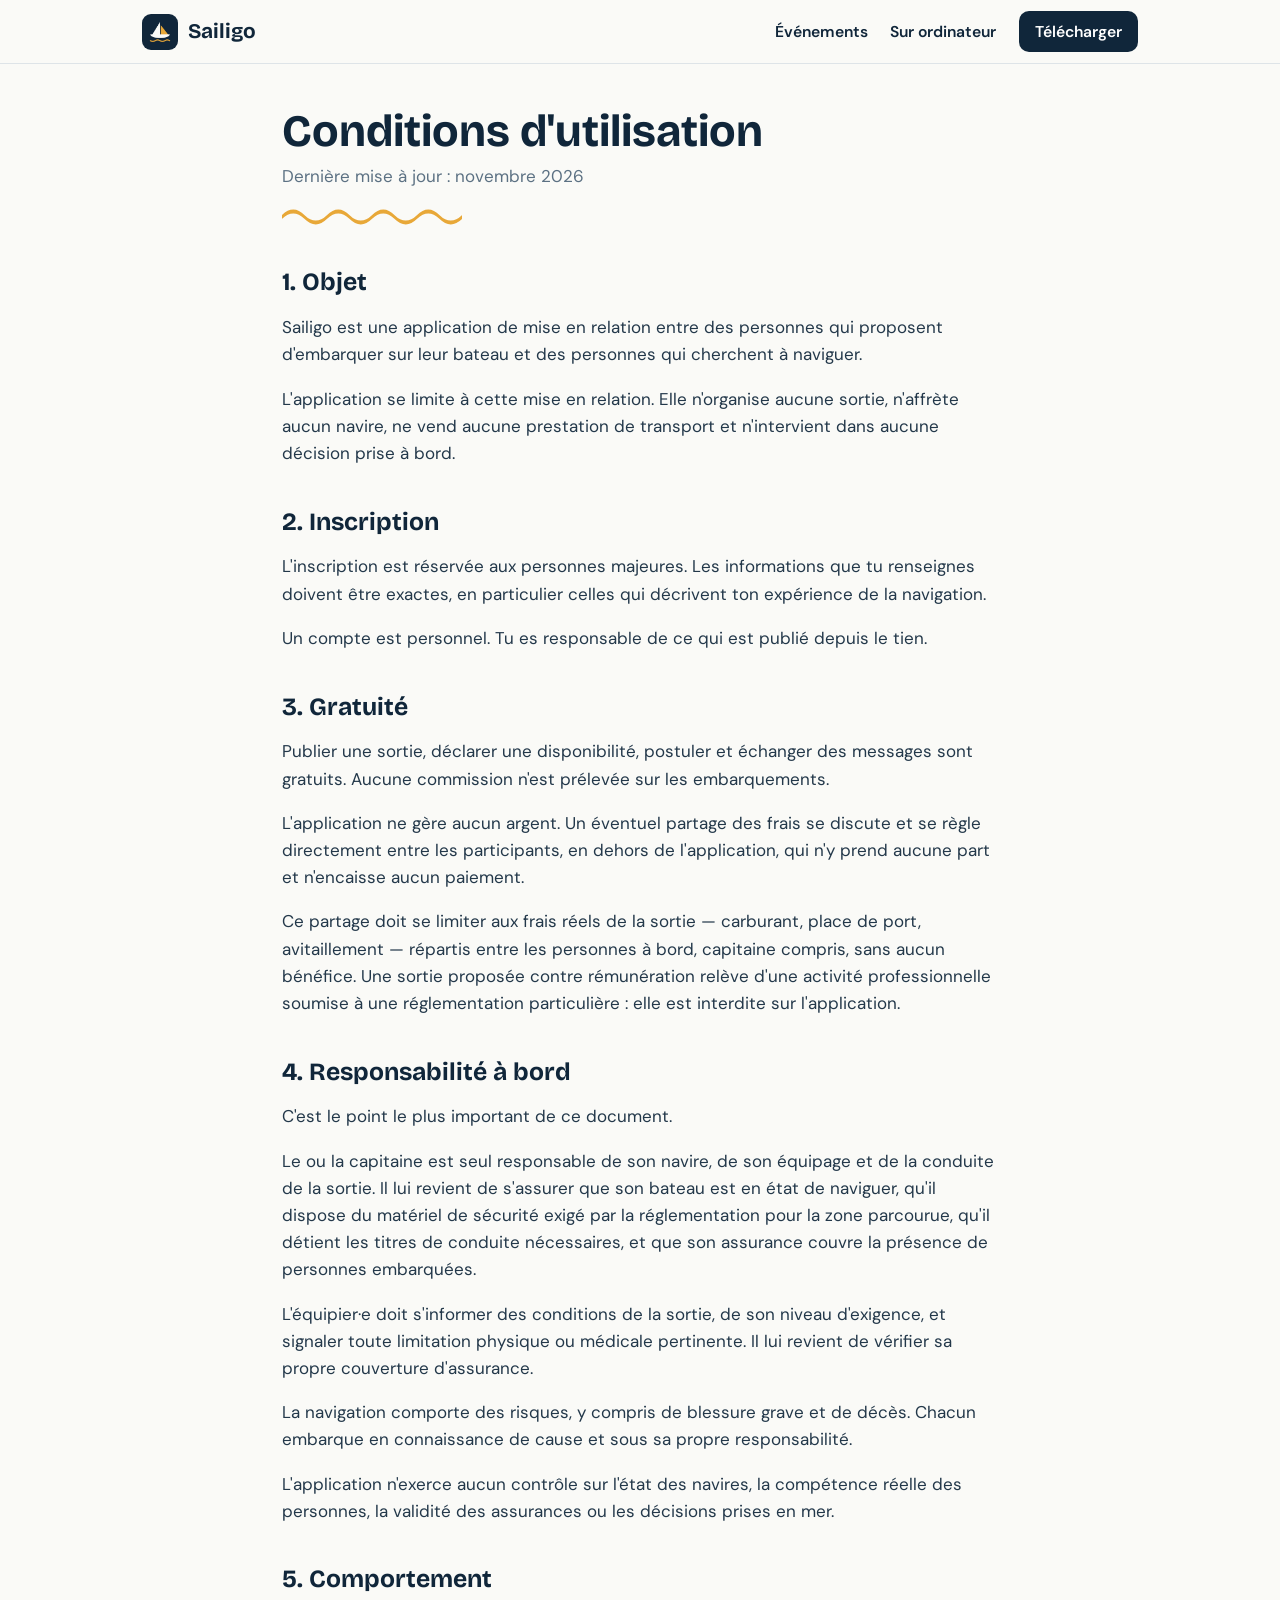
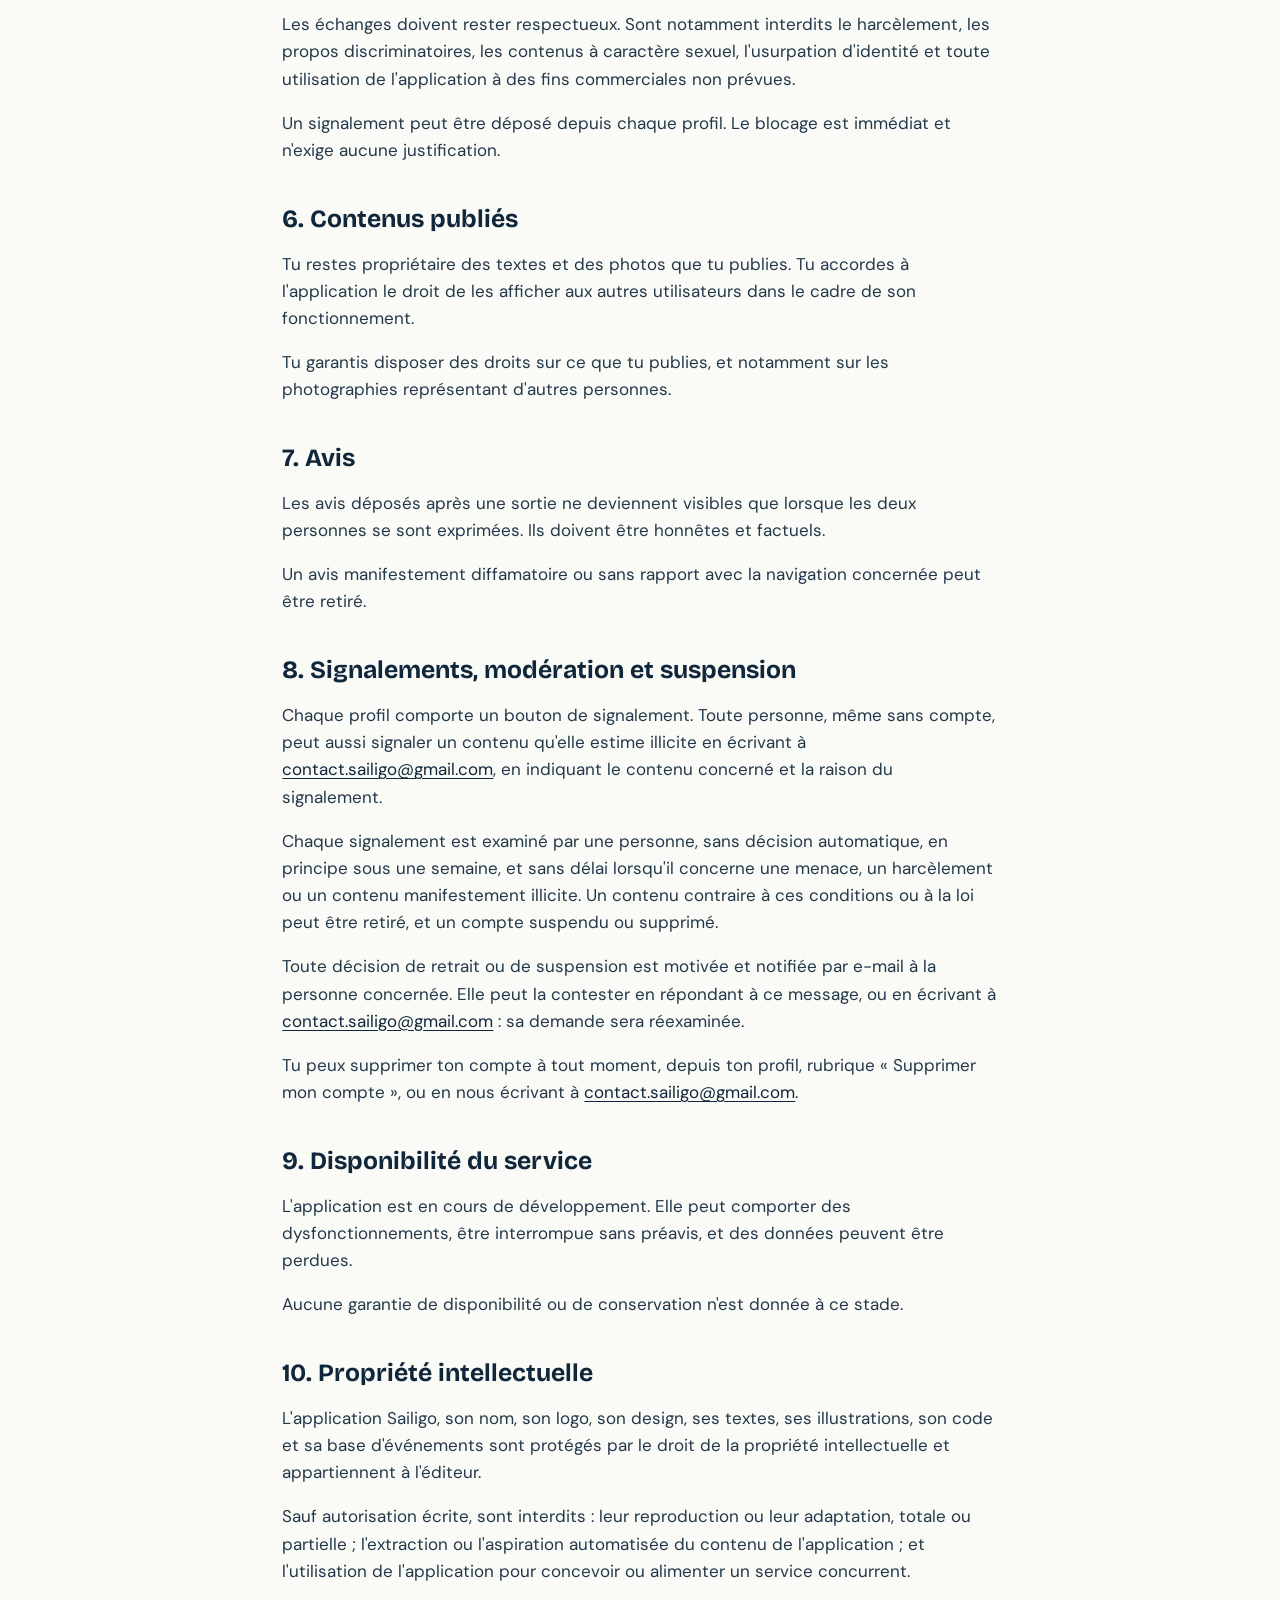
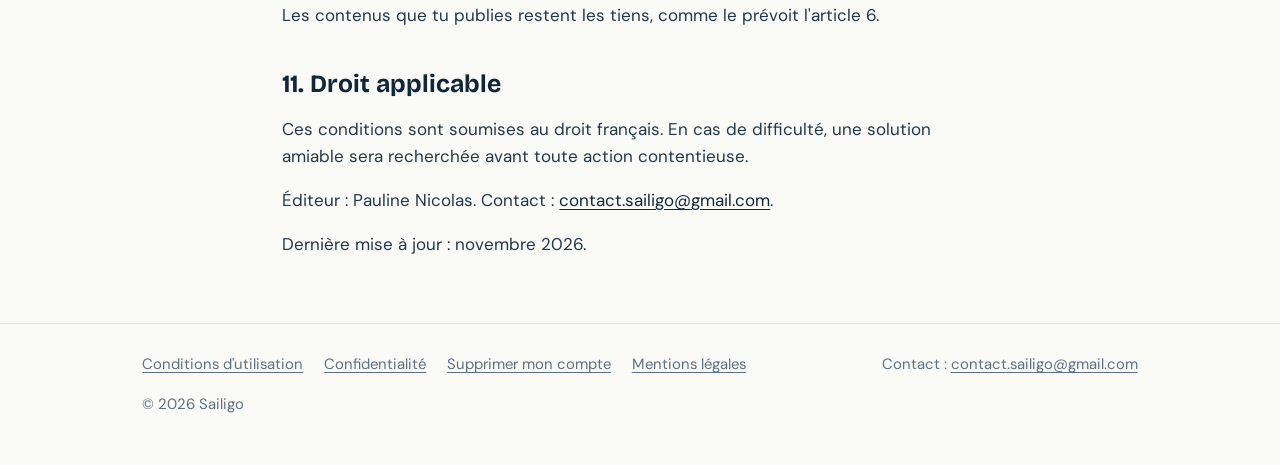
==== commit 7a686930: "Site unifié" ====
--- a/conditions.html
+++ b/conditions.html
@@ -10,7 +10,14 @@
 </head>
 <body>
 <header class="barre">
-  <a class="marque" href="index.html"><img src="icon.png" alt="" width="36" height="36"><span>Sailigo</span></a>
+  <div class="barre-dedans">
+    <a class="marque" href="index.html"><img src="icon.png" alt="" width="36" height="36"><span>Sailigo</span></a>
+    <nav class="menu" aria-label="Navigation principale">
+      <a href="https://app.sailigo.org/evenements-public">Événements</a>
+      <a class="menu-ordinateur" href="https://app.sailigo.org">Sur ordinateur</a>
+      <a class="menu-action" href="telecharger.html">Télécharger</a>
+    </nav>
+  </div>
 </header>
 
 <main class="document">
@@ -63,13 +70,16 @@
 <p>Dernière mise à jour : novembre 2026.</p></section>
 </main>
 <footer class="pied">
-  <nav aria-label="Informations légales">
-    <a href="conditions.html">Conditions d'utilisation</a>
-    <a href="confidentialite.html">Confidentialité</a>
-    <a href="suppression-compte.html">Supprimer mon compte</a>
-    <a href="mentions-legales.html">Mentions légales</a>
-  </nav>
-  <p>Contact : <a href="mailto:contact.sailigo@gmail.com">contact.sailigo@gmail.com</a></p>
+  <div class="pied-dedans">
+    <nav aria-label="Informations légales">
+      <a href="conditions.html">Conditions d'utilisation</a>
+      <a href="confidentialite.html">Confidentialité</a>
+      <a href="suppression-compte.html">Supprimer mon compte</a>
+      <a href="mentions-legales.html">Mentions légales</a>
+    </nav>
+    <p>Contact : <a href="mailto:contact.sailigo@gmail.com">contact.sailigo@gmail.com</a></p>
+    <p>© 2026 Sailigo</p>
+  </div>
 </footer>
 </body>
 </html>
--- a/style.css
+++ b/style.css
@@ -1,6 +1,9 @@
+/* Sailigo — feuille de style commune à toutes les pages du site.
+   Mêmes couleurs, mêmes polices et même vague que l'application. */
+
 /* Polices servies depuis ce site, et non depuis les serveurs de Google :
    aucune adresse IP de visiteur n'est transmise à un tiers pour les
-   afficher. Fichiers variables, allégés aux caractères du français. */
+   afficher. */
 @font-face {
   font-family: 'Bricolage Grotesque';
   src: url('polices/bricolage-grotesque.woff2') format('woff2');
@@ -22,9 +25,6 @@
   font-style: italic;
   font-display: swap;
 }
-
-/* Sailigo — feuille de style commune aux cinq pages.
-   Mêmes couleurs et mêmes polices que l'application. */
 
 :root {
   --encre: #10263A;
@@ -33,9 +33,14 @@
   --surface: #FFFFFF;
   --bordure: #DEE4E8;
   --ambre: #E8A838;
+  --nuit-claire: #1C3A54;
+  --largeur: 1040px;
 }
 
 * { box-sizing: border-box; }
+
+html { scroll-behavior: smooth; }
+@media (prefers-reduced-motion: reduce) { html { scroll-behavior: auto; } }
 
 body {
   margin: 0;
@@ -44,50 +49,51 @@
   font-family: 'DM Sans', system-ui, -apple-system, sans-serif;
   font-size: 17px;
   line-height: 1.6;
-}
-
-h1, h2, h3 { font-family: 'Bricolage Grotesque', system-ui, sans-serif; line-height: 1.15; }
-h1 { font-size: 2.4rem; margin: 0 0 .6rem; }
-h2 { font-size: 1.4rem; margin: 2.4rem 0 .6rem; }
-h3 { font-size: 1.1rem; margin: 1.6rem 0 .4rem; }
-
-a { color: var(--encre); }
-
-.bandeau {
-  background: var(--encre);
-  padding: 1rem 1.4rem;
-}
-.bandeau .dedans {
-  max-width: 880px;
-  margin: 0 auto;
+  -webkit-font-smoothing: antialiased;
+}
+
+h1, h2, h3 { font-family: 'Bricolage Grotesque', system-ui, sans-serif; line-height: 1.12; font-weight: 700; }
+h2 { font-size: 1.55rem; margin: 2.6rem 0 .7rem; }
+h3 { font-size: 1.12rem; margin: 1.6rem 0 .4rem; }
+
+a { color: var(--encre); text-underline-offset: 3px; }
+a:focus-visible, .bouton:focus-visible { outline: 3px solid var(--ambre); outline-offset: 3px; border-radius: 6px; }
+
+/* ---------- La barre du haut, sur toutes les pages ---------- */
+
+.barre {
+  position: sticky;
+  top: 0;
+  z-index: 10;
+  background: rgba(250, 250, 247, .94);
+  backdrop-filter: blur(8px);
+  border-bottom: 1px solid var(--bordure);
+}
+.barre-dedans {
+  max-width: var(--largeur);
+  margin: 0 auto;
+  padding: .7rem 1.4rem;
   display: flex;
   align-items: center;
-  gap: .8rem;
-}
-.bandeau img { width: 38px; height: 38px; border-radius: 10px; }
-.bandeau span {
-  font-family: 'Bricolage Grotesque', sans-serif;
-  font-weight: 700;
-  font-size: 1.3rem;
+  justify-content: space-between;
+  gap: 1rem;
+  flex-wrap: wrap;
+}
+.marque { display: flex; align-items: center; gap: .6rem; text-decoration: none; }
+.marque img { width: 36px; height: 36px; border-radius: 9px; }
+.marque span { font-family: 'Bricolage Grotesque', sans-serif; font-weight: 700; font-size: 1.3rem; }
+.menu { display: flex; align-items: center; gap: .3rem 1.4rem; flex-wrap: wrap; }
+.menu a { text-decoration: none; font-weight: 600; font-size: .98rem; }
+.menu a:hover { text-decoration: underline; }
+.menu .menu-action {
+  background: var(--encre);
   color: var(--surface);
-}
-.bandeau a { color: var(--surface); text-decoration: none; display: flex; align-items: center; gap: .8rem; }
-
-main { max-width: 880px; margin: 0 auto; padding: 2.4rem 1.4rem 4rem; }
-
-.chapeau { font-size: 1.15rem; color: var(--encre-douce); margin-bottom: 2rem; }
-
-.carte {
-  background: var(--surface);
-  border: 1px solid var(--bordure);
-  border-radius: 14px;
-  padding: 1.2rem 1.4rem;
-  margin: 1rem 0;
-}
-
-.atouts { display: grid; gap: 1rem; grid-template-columns: repeat(auto-fit, minmax(240px, 1fr)); margin: 2rem 0; }
-.atouts h3 { margin-top: 0; }
-.atouts p { margin: 0; color: var(--encre-douce); font-size: .97rem; }
+  padding: .5rem 1rem;
+  border-radius: 10px;
+}
+.menu .menu-action:hover { text-decoration: none; background: var(--nuit-claire); }
+
+/* ---------- Les boutons ---------- */
 
 .bouton {
   display: inline-block;
@@ -95,33 +101,148 @@
   color: var(--surface);
   text-decoration: none;
   font-weight: 600;
-  padding: .85rem 1.5rem;
+  padding: .85rem 1.4rem;
   border-radius: 12px;
-  margin: .4rem .6rem .4rem 0;
-}
+  margin: .3rem .5rem .3rem 0;
+}
+.bouton:hover { background: var(--nuit-claire); }
 .bouton.clair { background: var(--surface); color: var(--encre); border: 1px solid var(--bordure); }
-
-.etiquette {
-  display: inline-block;
-  background: var(--ambre);
-  color: var(--encre);
-  font-weight: 700;
-  font-size: .78rem;
-  letter-spacing: .06em;
-  text-transform: uppercase;
-  padding: .2rem .6rem;
-  border-radius: 5px;
-}
-
-ol.etapes { padding-left: 1.2rem; }
+.bouton.clair:hover { border-color: var(--encre); }
+.bouton.ambre { background: var(--ambre); color: var(--encre); }
+.bouton.ambre:hover { background: #F0B84F; }
+
+/* ---------- L'accueil ---------- */
+
+.ouverture { background: var(--encre); color: var(--surface); position: relative; }
+.ouverture-dedans {
+  max-width: var(--largeur);
+  margin: 0 auto;
+  padding: 4.2rem 1.4rem 5.4rem;
+}
+.ouverture h1 {
+  font-size: clamp(2.4rem, 5.6vw, 4rem);
+  line-height: 1.02;
+  letter-spacing: -.02em;
+  margin: 0 0 1.2rem;
+}
+.ouverture .accroche { font-size: 1.2rem; max-width: 34rem; color: #D5DEE6; margin: 0 0 2rem; }
+.ouverture .vague { position: absolute; left: 0; right: 0; bottom: 1.6rem; width: 100%; height: 34px; }
+.ouverture-dedans { display: grid; grid-template-columns: 1fr auto; gap: 2.4rem; align-items: center; }
+.ouverture h1 span { display: block; }
+.telephone {
+  position: relative;
+  z-index: 1;
+  width: 270px;
+  margin-bottom: -6rem;
+  border: 9px solid #0A1A28;
+  border-radius: 38px;
+  overflow: hidden;
+  background: #0A1A28;
+  box-shadow: 0 24px 50px rgba(10, 26, 40, .35);
+  transform: rotate(3deg);
+}
+.telephone img { display: block; width: 100%; height: auto; }
+
+.qr { display: flex; gap: 1rem; align-items: center; margin-top: 1.6rem; padding-top: 1.4rem; border-top: 1px solid var(--bordure); }
+.qr img { flex: none; border-radius: 8px; }
+.qr p { margin: 0; font-size: .95rem; }
+
+.portes {
+  max-width: var(--largeur);
+  margin: 0 auto;
+  padding: 4.6rem 1.4rem 1rem;
+  display: grid;
+  grid-template-columns: 1.4fr 1fr;
+  gap: 1.4rem;
+}
+.porte { border-radius: 18px; padding: 1.6rem 1.7rem; }
+.porte h2 { margin: 0 0 .5rem; font-size: 1.45rem; }
+.porte p { margin: 0 0 1.1rem; color: var(--encre-douce); }
+.porte-principale { grid-row: span 2; background: var(--surface); border: 2px solid var(--encre); }
+.porte-principale p { font-size: 1.05rem; }
+.porte-secondaire { background: var(--surface); border: 1px solid var(--bordure); }
+.porte .lien-fort { font-weight: 700; }
+
+.arguments {
+  max-width: var(--largeur);
+  margin: 0 auto;
+  padding: 1rem 1.4rem 1rem;
+}
+.arguments ul {
+  list-style: none;
+  padding: 0;
+  margin: 0;
+  display: grid;
+  grid-template-columns: repeat(2, 1fr);
+  gap: .4rem 3rem;
+}
+.arguments li { padding: 1rem 0; border-top: 3px solid var(--ambre); }
+.arguments h3 { margin: .6rem 0 .3rem; }
+.arguments p { margin: 0; color: var(--encre-douce); font-size: .98rem; }
+
+.rejoindre {
+  max-width: var(--largeur);
+  margin: 2.4rem auto 0;
+  padding: 0 1.4rem;
+}
+.rejoindre-dedans { background: var(--encre); color: var(--surface); border-radius: 22px; padding: 2.2rem 2rem; }
+.rejoindre h2 { margin: 0 0 .4rem; }
+.rejoindre p { margin: 0 0 1.2rem; color: #D5DEE6; }
+
+/* ---------- Les pages de texte : conditions, confidentialité… ---------- */
+
+main { max-width: 760px; margin: 0 auto; padding: 2.6rem 1.4rem 3rem; }
+main.accueil { max-width: none; padding: 0 0 3rem; }
+.document h1 { font-size: clamp(2rem, 5vw, 2.8rem); margin: 0 0 .4rem; }
+.document .maj { color: var(--encre-douce); margin: 0; }
+.document section { margin-top: .4rem; }
+.document p, .document li { color: #23384A; }
+.vague-titre { display: block; width: 180px; height: 22px; margin: 1rem 0 1.4rem; }
+
+/* La page de téléchargement */
+.chapeau { font-size: 1.15rem; color: var(--encre-douce); margin-bottom: 2rem; }
+.carte {
+  background: var(--surface);
+  border: 1px solid var(--bordure);
+  border-radius: 16px;
+  padding: 1.3rem 1.5rem;
+  margin: 1rem 0;
+}
+
+/* ---------- Le pied de page ---------- */
+
+.pied { border-top: 1px solid var(--bordure); color: var(--encre-douce); font-size: .93rem; }
+.pied-dedans {
+  max-width: var(--largeur);
+  margin: 0 auto;
+  padding: 1.8rem 1.4rem 3rem;
+  display: flex;
+  flex-wrap: wrap;
+  justify-content: space-between;
+  gap: 1rem 2rem;
+}
+.pied nav { display: flex; flex-wrap: wrap; gap: .4rem 1.3rem; }
+.pied a { color: var(--encre-douce); }
+.pied p { margin: 0; }
+
+/* ---------- Sur téléphone ---------- */
+
+@media (max-width: 760px) {
+  .portes { grid-template-columns: 1fr; }
+  .porte-principale { grid-row: auto; }
+  .arguments ul { grid-template-columns: 1fr; }
+  .ouverture-dedans { padding: 3rem 1.4rem 4.6rem; grid-template-columns: 1fr; }
+  .telephone { display: none; }
+  .qr { display: none; }
+  .portes { padding-top: 2.4rem; }
+  .menu { gap: .3rem 1rem; }
+  /* Sur un téléphone, « Sur ordinateur » n'a pas de sens, et la barre
+     tient ainsi sur une ligne. */
+  .menu-ordinateur { display: none; }
+  .barre-dedans { flex-wrap: nowrap; padding: .6rem 1rem; }
+  .menu { flex-wrap: nowrap; white-space: nowrap; }
+}
+
+/* Les étapes numérotées de la suppression de compte : une vraie suite. */
+ol.etapes { padding-left: 1.3rem; }
 ol.etapes li { margin-bottom: .6rem; }
-
-footer {
-  border-top: 1px solid var(--bordure);
-  margin-top: 3rem;
-  padding: 1.6rem 1.4rem 3rem;
-  color: var(--encre-douce);
-  font-size: .92rem;
-}
-footer .dedans { max-width: 880px; margin: 0 auto; display: flex; flex-wrap: wrap; gap: .4rem 1.2rem; }
-footer a { color: var(--encre-douce); }
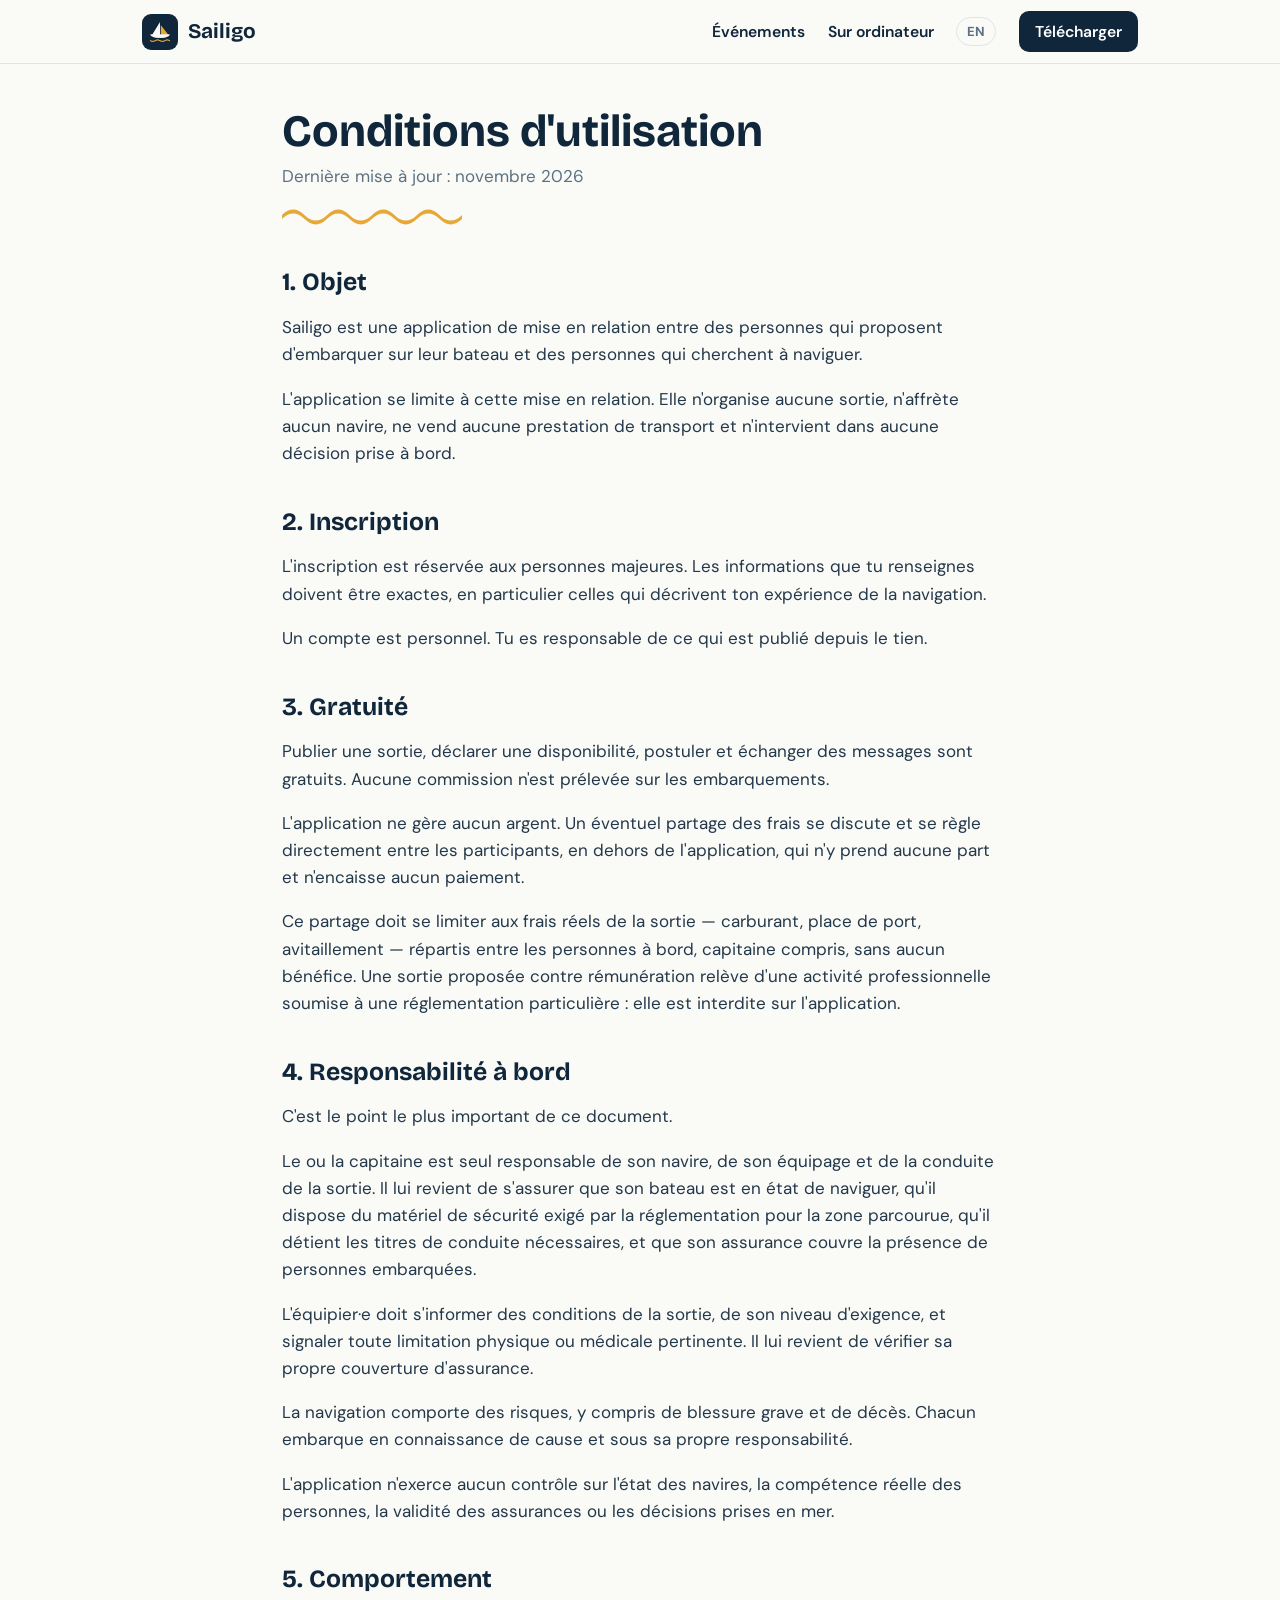
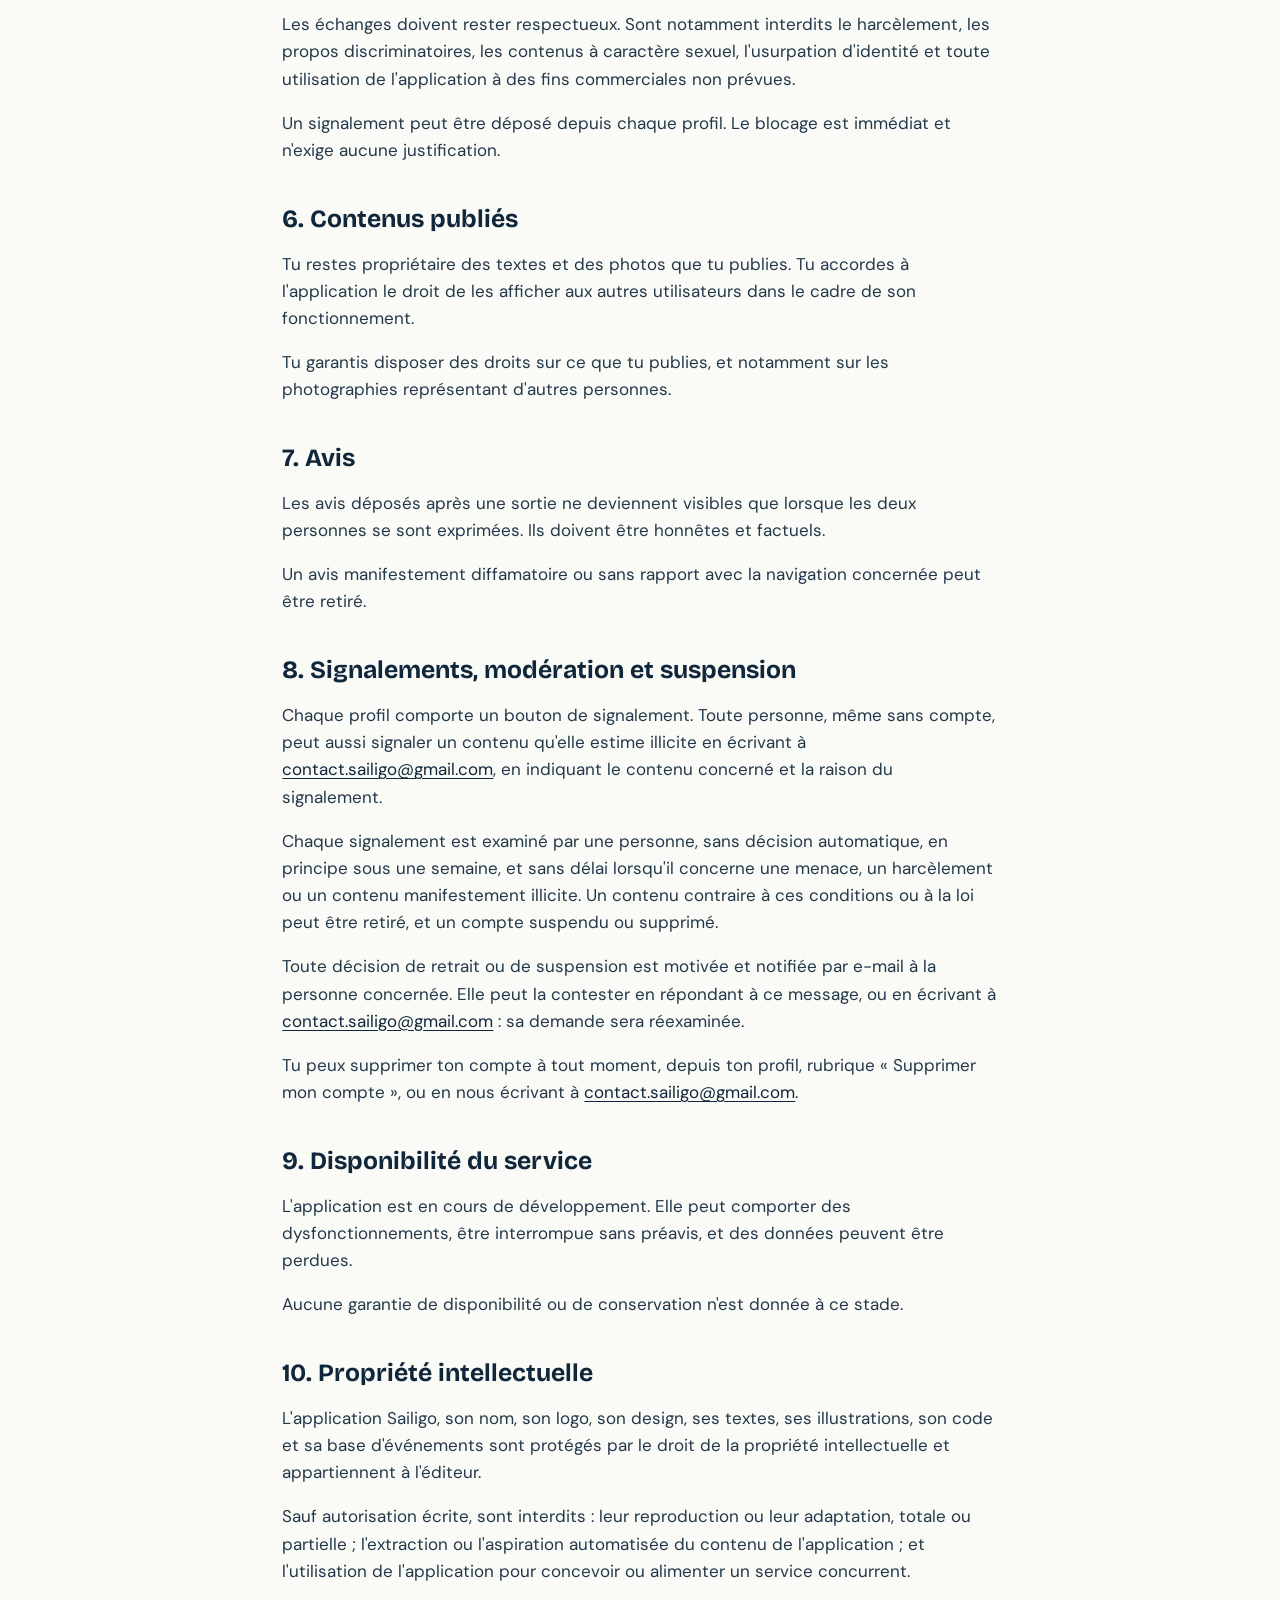
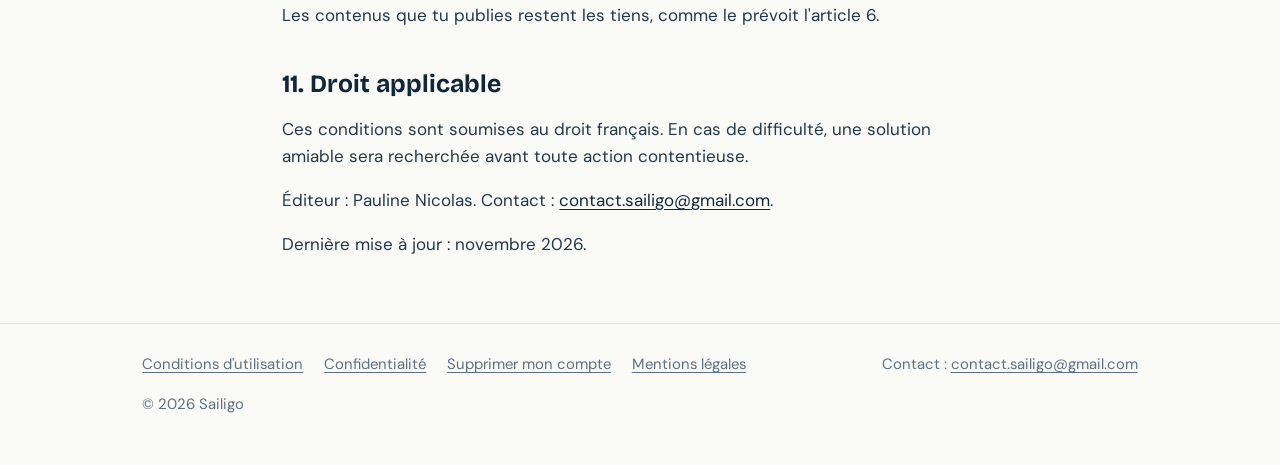
==== commit efb9877f: "site bilingue" ====
--- a/conditions.html
+++ b/conditions.html
@@ -7,14 +7,18 @@
 <meta name="description" content="Conditions d&#x27;utilisation de l&#x27;application Sailigo.">
 <link rel="icon" href="favicon.png">
 <link rel="stylesheet" href="style.css">
+<link rel="alternate" hreflang="fr" href="https://sailigo.org/conditions.html">
+<link rel="alternate" hreflang="en" href="https://sailigo.org/en/terms.html">
+<link rel="alternate" hreflang="x-default" href="https://sailigo.org/">
 </head>
 <body>
 <header class="barre">
   <div class="barre-dedans">
-    <a class="marque" href="index.html"><img src="icon.png" alt="" width="36" height="36"><span>Sailigo</span></a>
+    <a class="marque" href="fr/"><img src="icon.png" alt="" width="36" height="36"><span>Sailigo</span></a>
     <nav class="menu" aria-label="Navigation principale">
       <a href="https://app.sailigo.org/evenements-public">Événements</a>
       <a class="menu-ordinateur" href="https://app.sailigo.org">Sur ordinateur</a>
+      <a class="menu-langue" href="en/terms.html" hreflang="en" lang="en" data-langue="en" title="English version">EN</a>
       <a class="menu-action" href="telecharger.html">Télécharger</a>
     </nav>
   </div>
@@ -81,5 +85,12 @@
     <p>© 2026 Sailigo</p>
   </div>
 </footer>
+<script>
+  document.querySelectorAll('[data-langue]').forEach(function (a) {
+    a.addEventListener('click', function () {
+      try { localStorage.setItem('langue-site', a.getAttribute('data-langue')); } catch (e) {}
+    });
+  });
+</script>
 </body>
 </html>
--- a/style.css
+++ b/style.css
@@ -246,3 +246,90 @@
 /* Les étapes numérotées de la suppression de compte : une vraie suite. */
 ol.etapes { padding-left: 1.3rem; }
 ol.etapes li { margin-bottom: .6rem; }
+
+/* ---------- Le sélecteur de langue, dans la barre du haut ---------- */
+
+.menu .menu-langue {
+  font-size: .82rem;
+  font-weight: 700;
+  letter-spacing: .04em;
+  border: 1px solid var(--bordure);
+  border-radius: 999px;
+  padding: .2rem .6rem;
+  color: var(--encre-douce);
+}
+.menu .menu-langue:hover { border-color: var(--encre); color: var(--encre); text-decoration: none; }
+
+/* ---------- La page d'entrée : le choix de la langue ---------- */
+
+body.entree { background: var(--encre); color: var(--surface); min-height: 100vh; min-height: 100dvh; }
+main.entree-dedans {
+  max-width: 460px;
+  min-height: 100vh;
+  min-height: 100dvh;
+  margin: 0 auto;
+  padding: 3rem 1.4rem 2.4rem;
+  display: flex;
+  flex-direction: column;
+  justify-content: center;
+  gap: 2.6rem;
+}
+.entree-haut { text-align: center; animation: monter .7s ease-out both; }
+.entree-bateau { width: 150px; height: 150px; display: block; margin: 0 auto .4rem; }
+.entree-haut h1 { font-size: 3rem; letter-spacing: -.03em; margin: 0; color: var(--surface); }
+.entree-trait { display: block; width: 36px; height: 3px; border-radius: 2px; background: var(--ambre); margin: 1rem auto 1.4rem; }
+.entree-accroche { font-size: 1.2rem; font-weight: 500; margin: 0; }
+.entree-accroche-en { font-style: italic; color: rgba(255, 255, 255, .6); margin: .4rem 0 0; }
+.entree-bas { display: flex; flex-direction: column; gap: .8rem; animation: monter .7s .12s ease-out both; }
+.entree-consigne {
+  text-align: center;
+  font-size: .78rem;
+  font-weight: 700;
+  letter-spacing: .1em;
+  text-transform: uppercase;
+  color: var(--ambre);
+  margin: 0 0 .2rem;
+}
+.entree-choix {
+  display: flex;
+  align-items: center;
+  gap: 1rem;
+  padding: 1rem 1.2rem;
+  border-radius: 16px;
+  text-decoration: none;
+  color: var(--surface);
+  background: rgba(255, 255, 255, .06);
+  border: 1.5px solid rgba(255, 255, 255, .35);
+  transition: transform .15s ease, background .15s ease;
+}
+.entree-choix:hover { transform: translateY(-2px); background: rgba(255, 255, 255, .12); }
+.entree-choix:focus-visible { outline: 3px solid var(--ambre); outline-offset: 3px; }
+.entree-choix.entree-principal { background: var(--surface); border-color: var(--surface); color: var(--encre); }
+.entree-choix.entree-principal:hover { background: #F2F5F7; }
+.entree-code {
+  flex: none;
+  width: 42px;
+  height: 42px;
+  border-radius: 50%;
+  display: grid;
+  place-items: center;
+  font-weight: 700;
+  font-size: .85rem;
+  letter-spacing: .04em;
+  border: 1.5px solid currentColor;
+  opacity: .9;
+}
+.entree-libelle { flex: 1; display: flex; flex-direction: column; line-height: 1.3; }
+.entree-libelle strong { font-family: 'Bricolage Grotesque', sans-serif; font-size: 1.2rem; }
+.entree-libelle span { font-size: .92rem; opacity: .7; }
+.entree-fleche { font-size: 1.3rem; }
+@keyframes monter { from { opacity: 0; transform: translateY(14px); } to { opacity: 1; transform: none; } }
+@media (prefers-reduced-motion: reduce) { .entree-haut, .entree-bas { animation: none; } }
+
+/* Sur un petit téléphone, avec le sélecteur de langue, la barre ne
+   tiendrait plus : le logo seul suffit à reconnaître Sailigo. */
+@media (max-width: 480px) {
+  .marque span { display: none; }
+  .menu { gap: .3rem .8rem; }
+}
+.entree-accroche span { display: block; }
